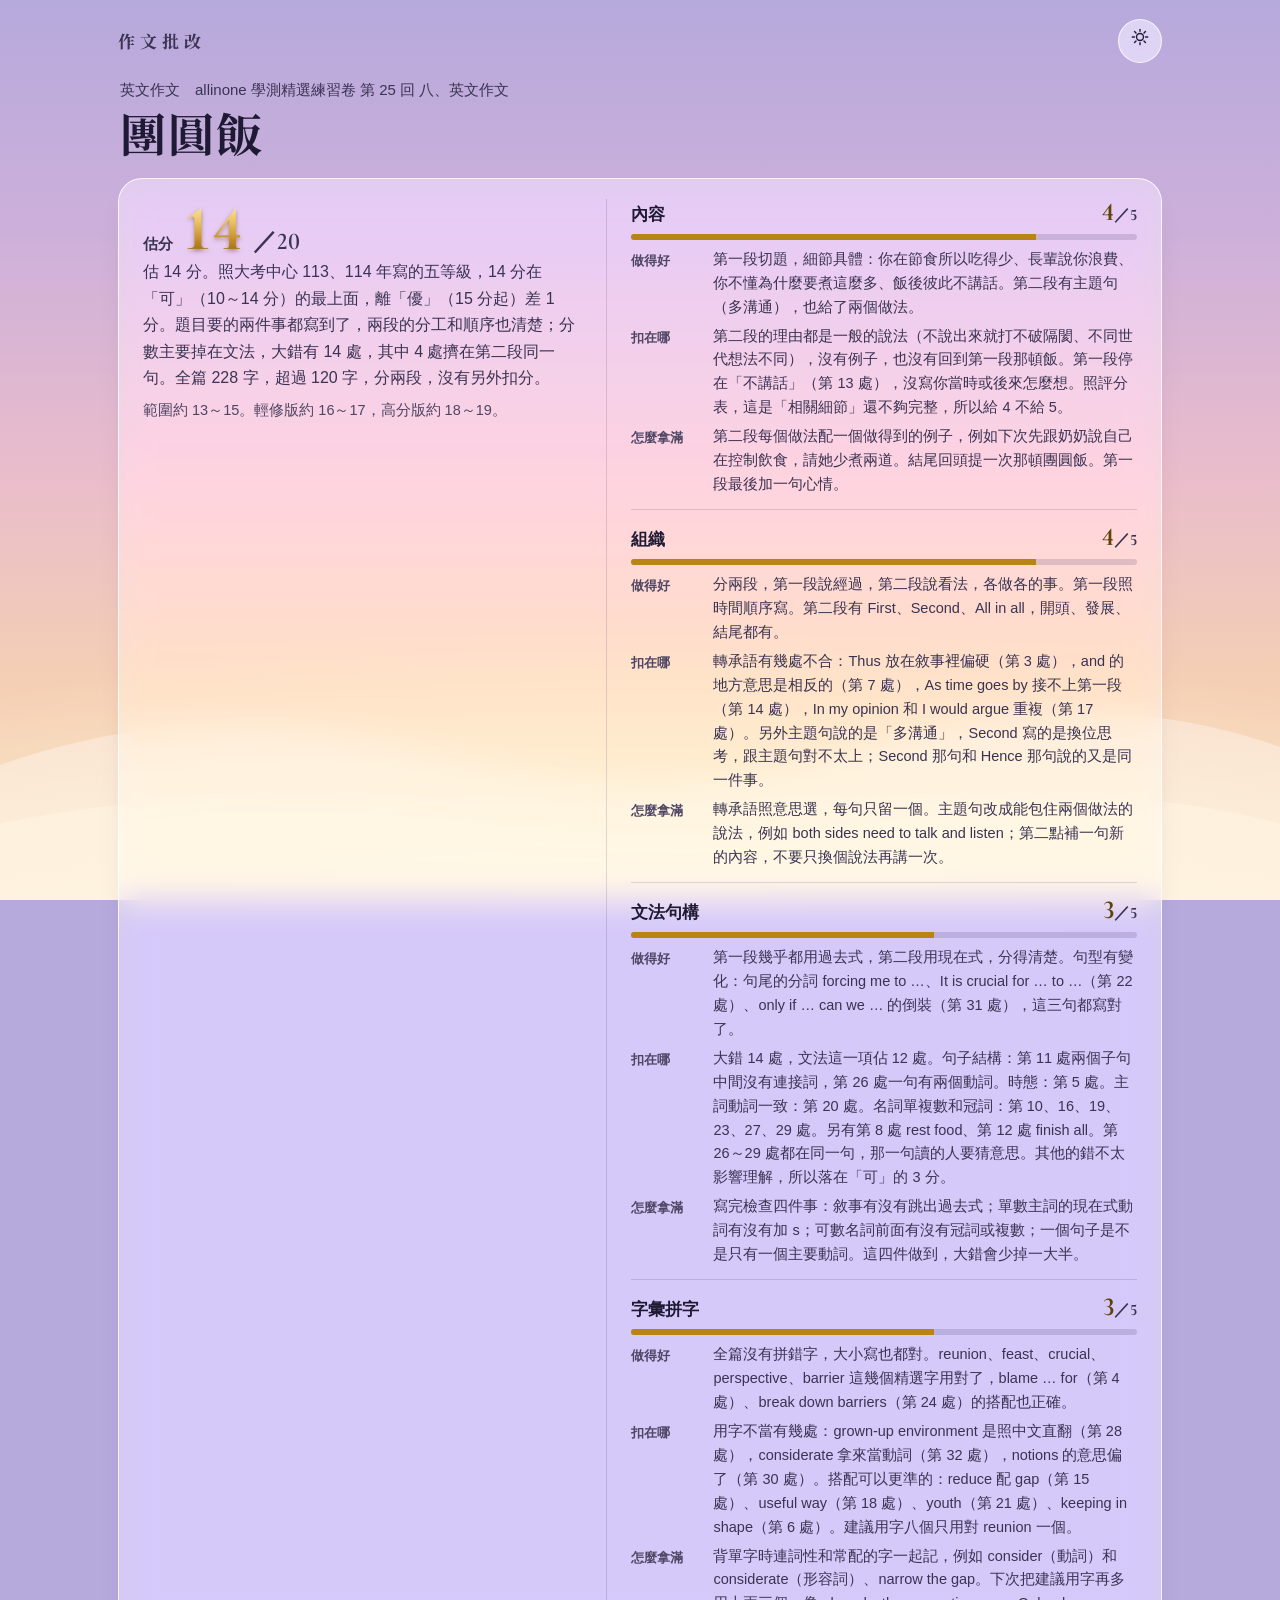
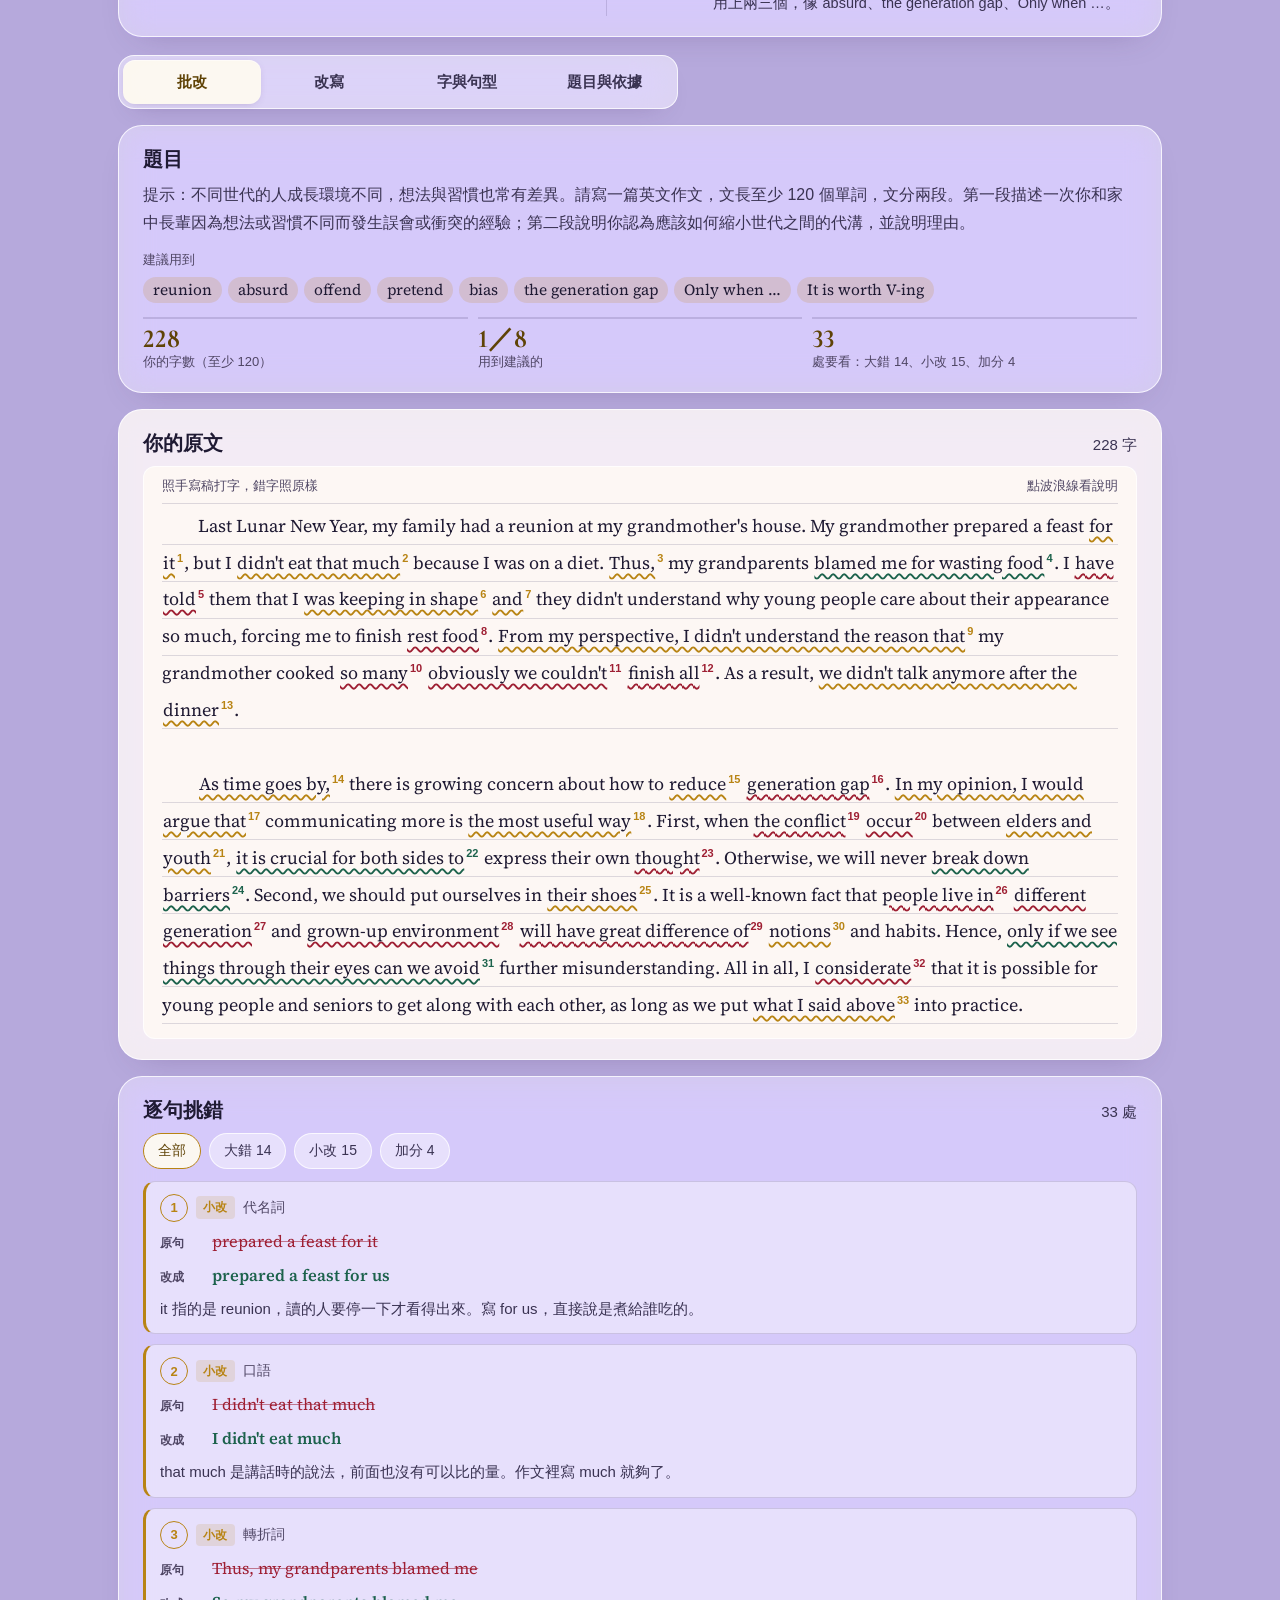
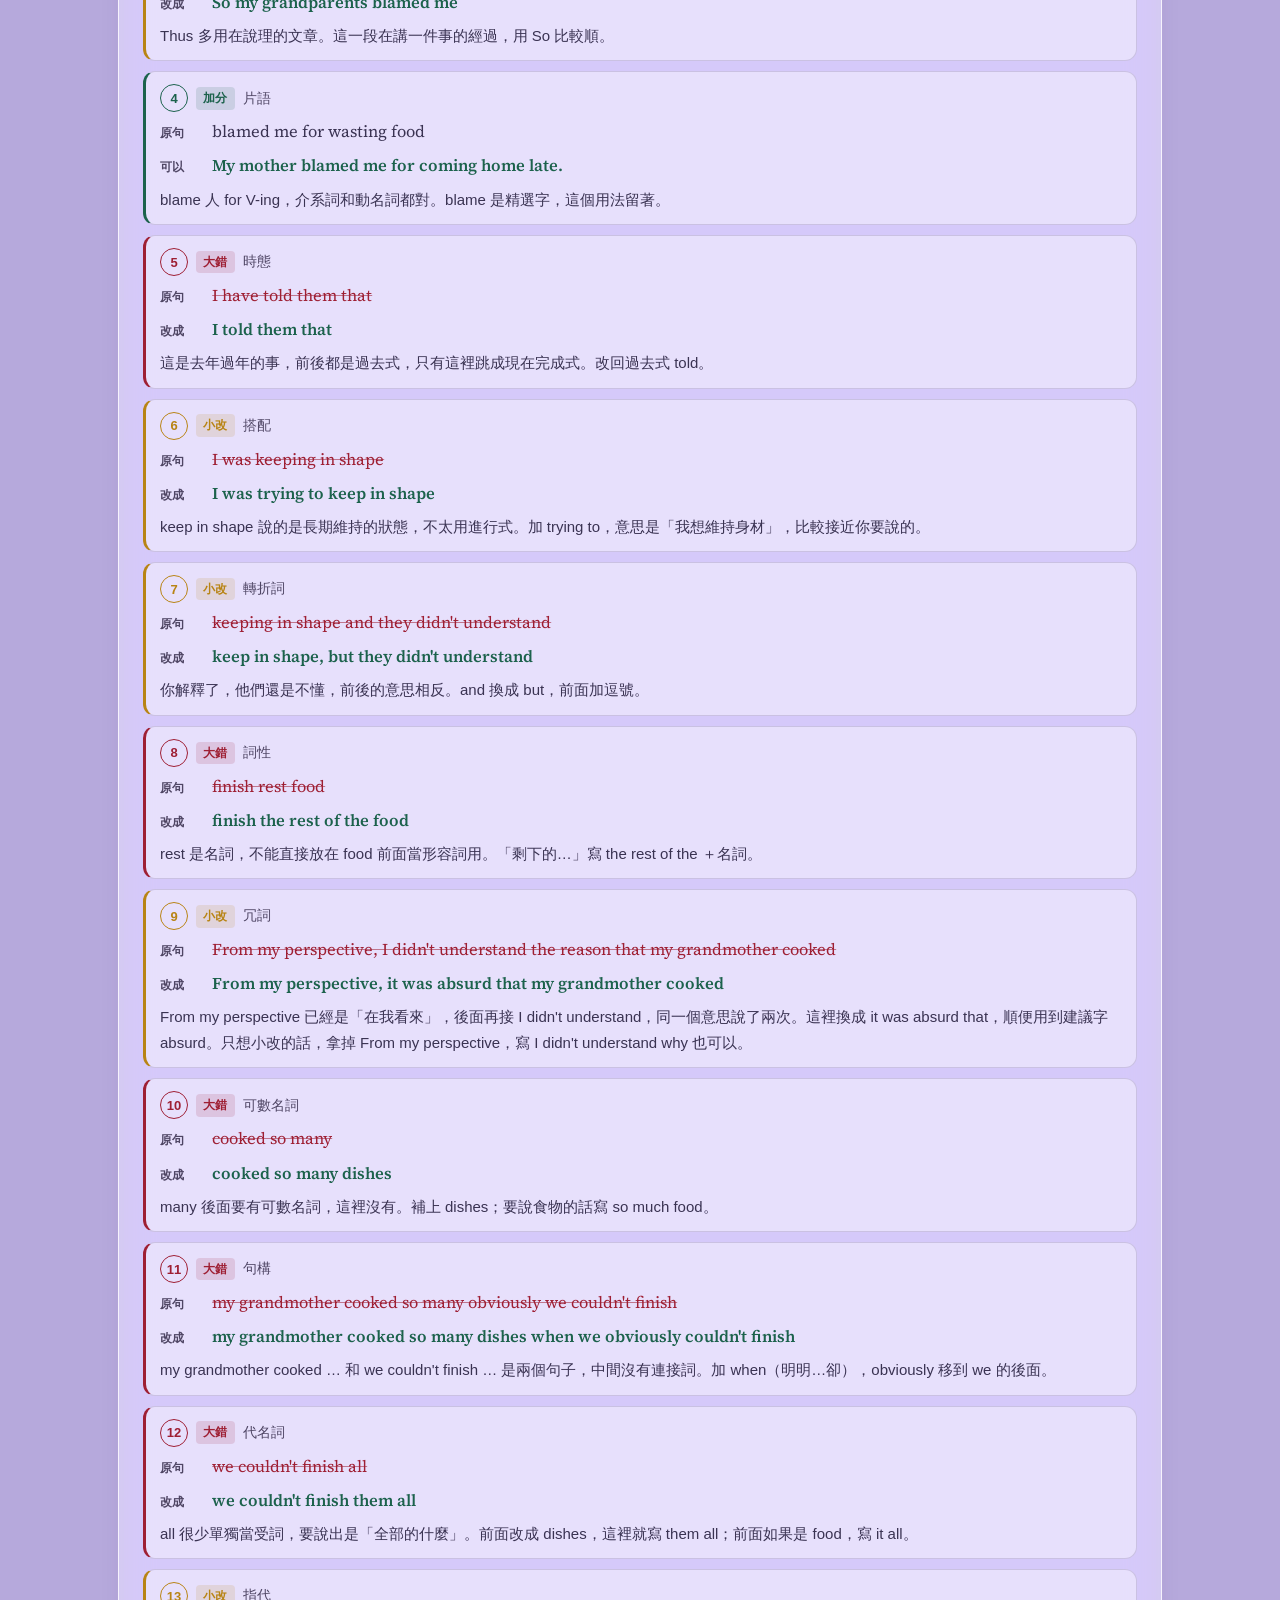
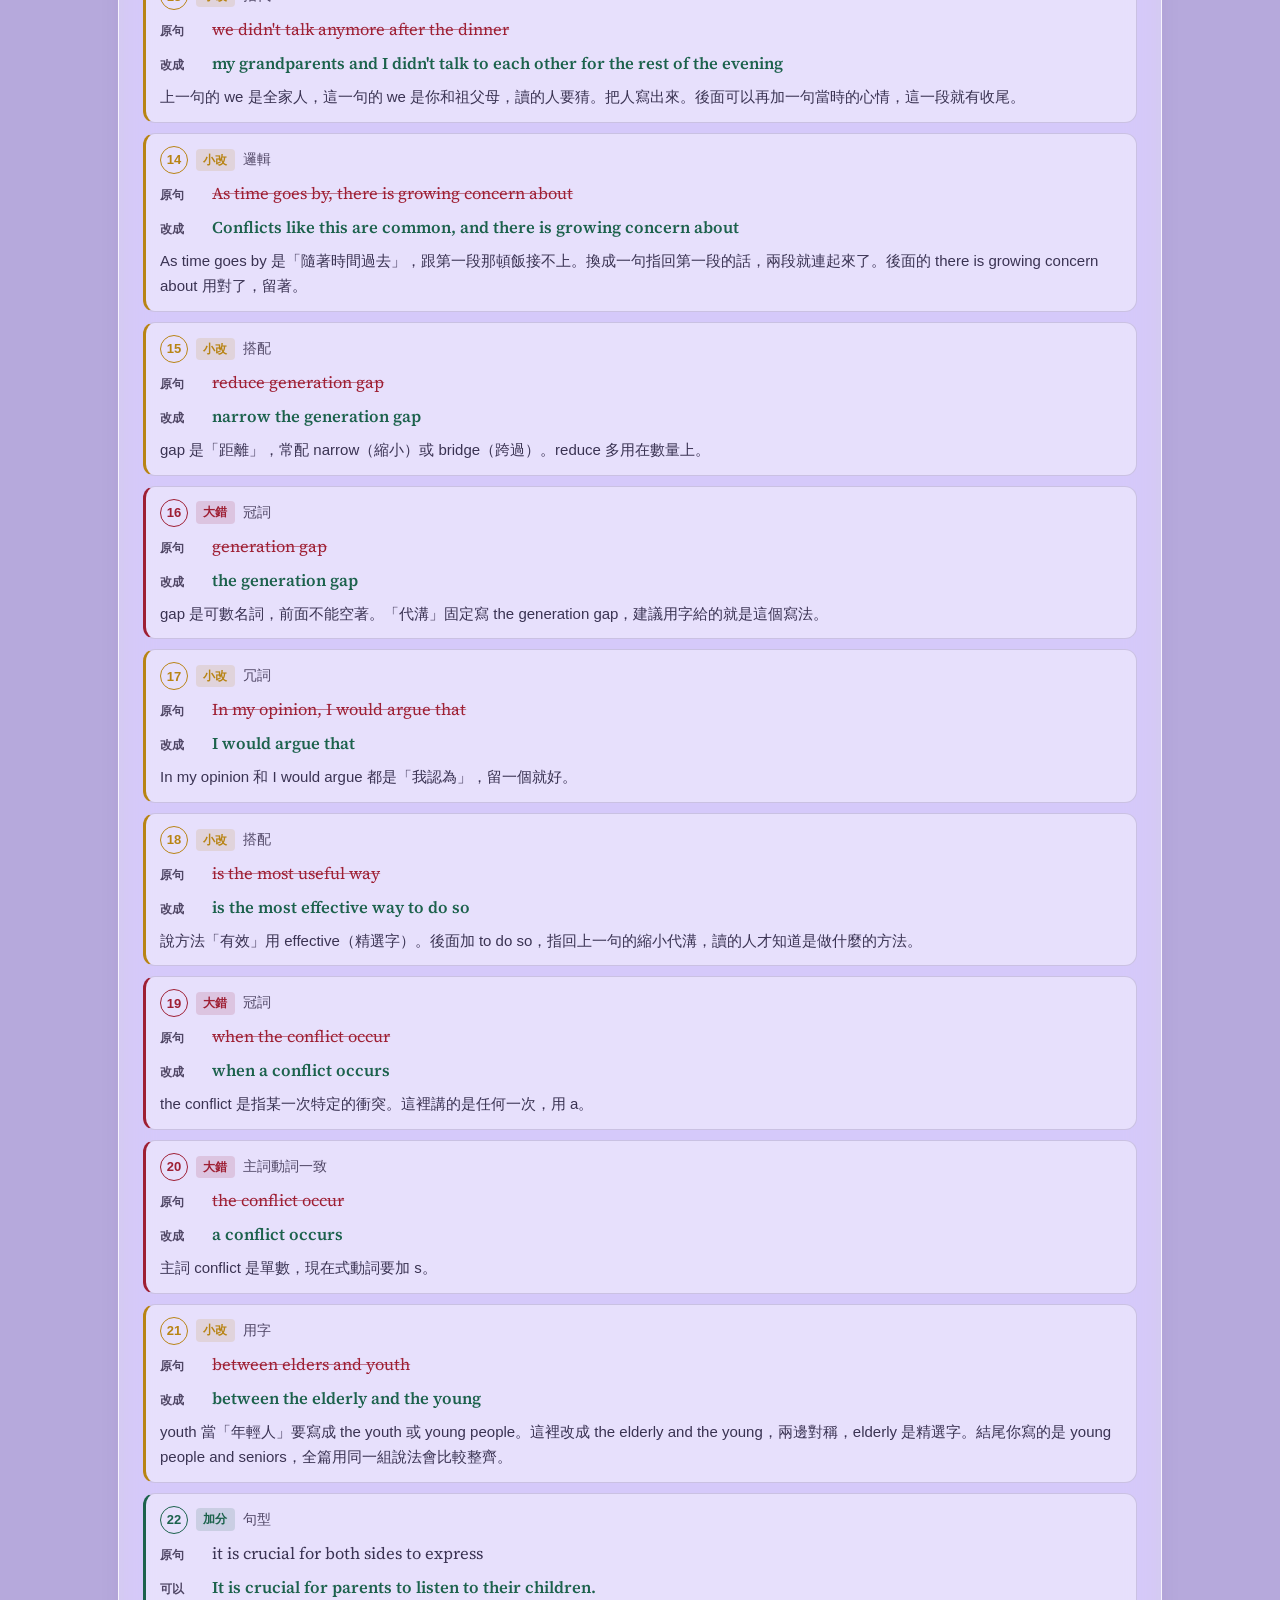
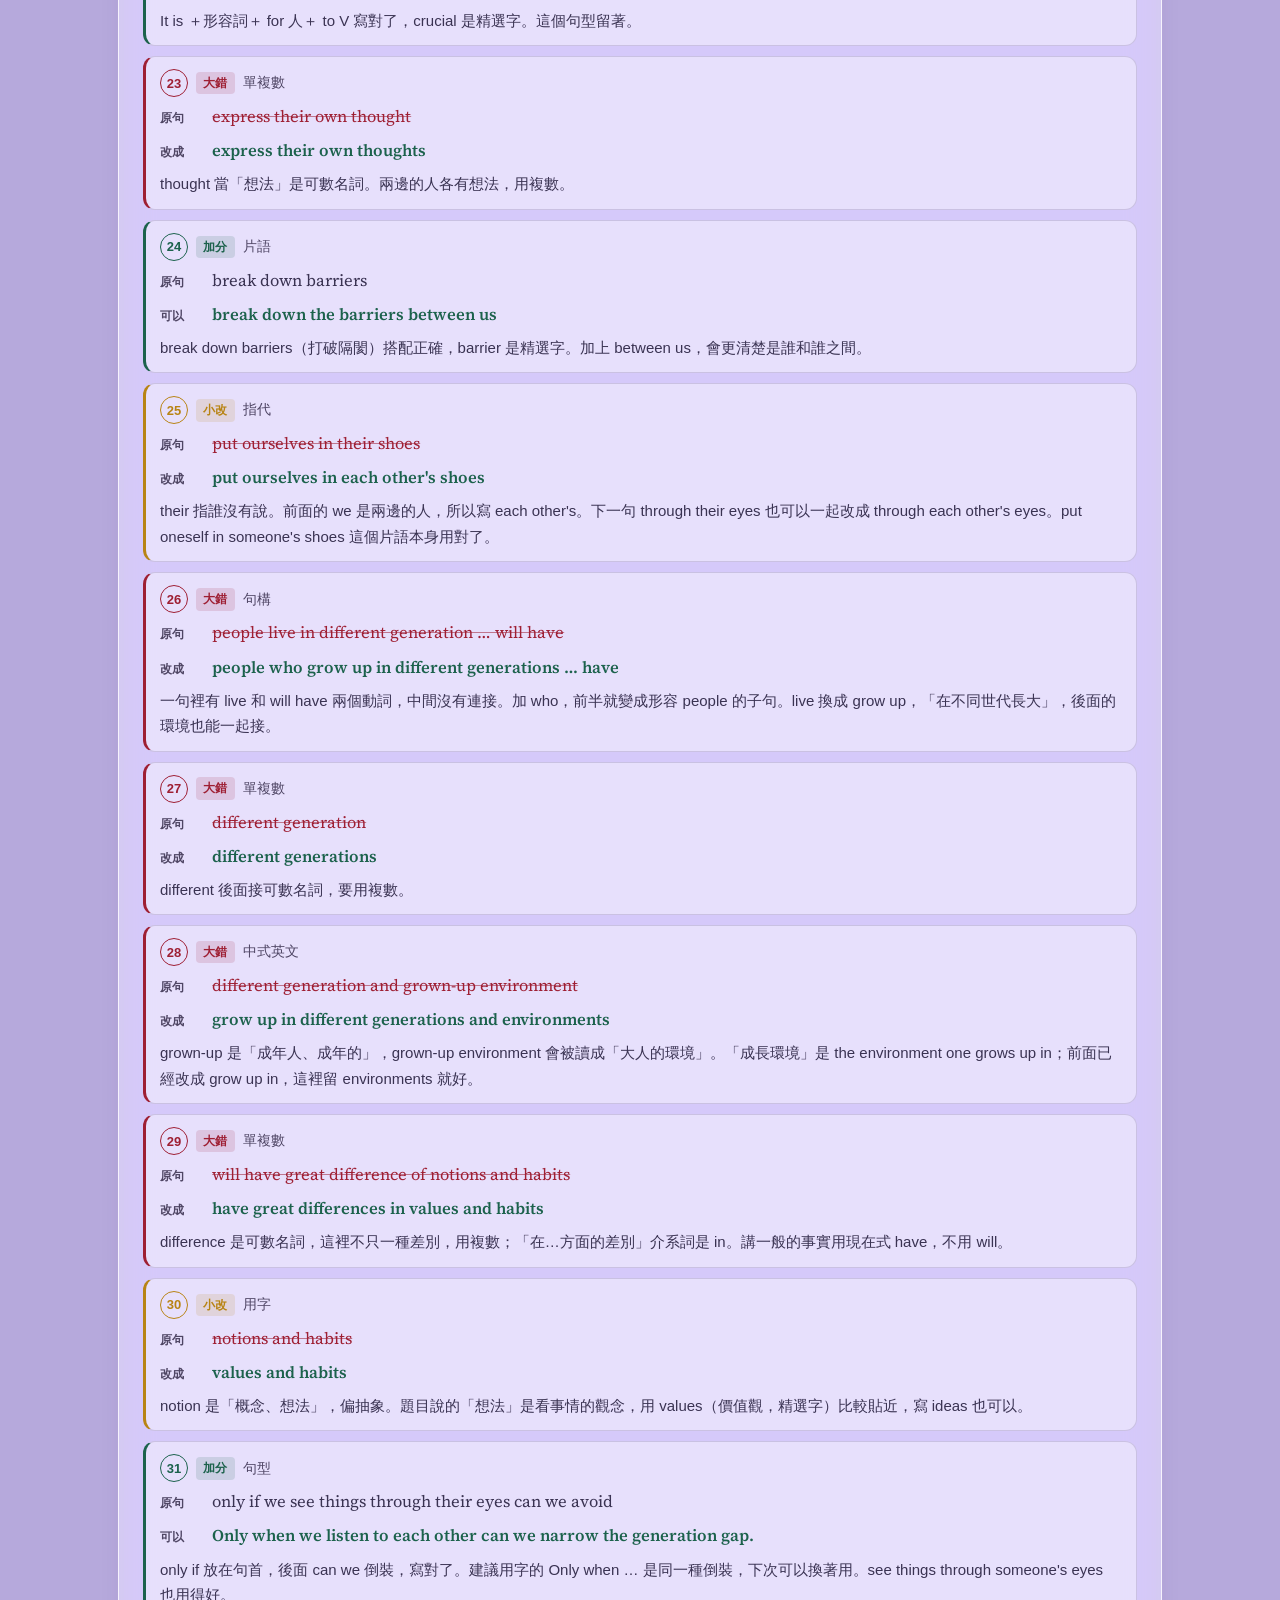
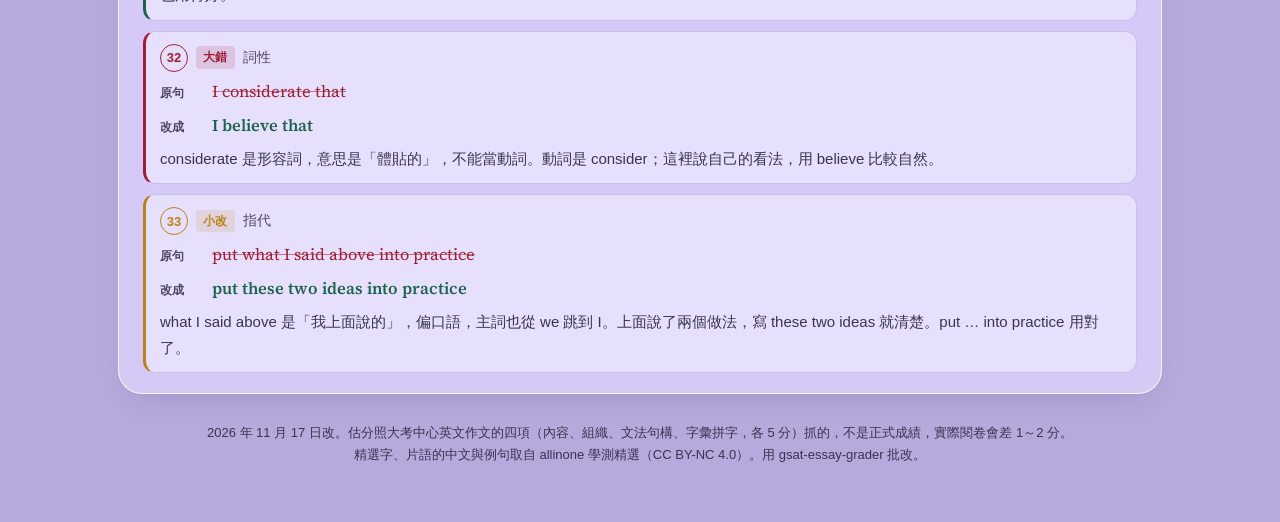
==== examples/site/01-reunion.html @ a2072a80 "作文批改器 gsat-essay-grader 0.1.0 Claude Code 外掛：學測國文、英文作文批改流程（skill grade＋收集、診斷、改寫、盲審四個子代理）， 三個等級（省錢 us" ====
<!doctype html>
<html lang="zh-Hant-TW">
<head>
<meta charset="utf-8">
<meta name="viewport" content="width=device-width, initial-scale=1, viewport-fit=cover">
<meta name="robots" content="noindex, nofollow, noarchive">
<title>團圓飯｜作文批改</title>
<meta name="description" content="allinone 學測精選練習卷 第 25 回 八、英文作文「團圓飯」的估分、逐句挑錯，和輕修版、高分版兩篇改寫。">
<meta name="color-scheme" content="light dark">
<meta name="generator" content="gsat-essay-grader">
<link rel="preconnect" href="https://fonts.googleapis.com">
<link rel="preconnect" href="https://fonts.gstatic.com" crossorigin>
<link href="https://fonts.googleapis.com/css2?family=Cormorant+Garamond:ital,wght@0,500;0,600;0,700;1,500&family=Noto+Serif+TC:wght@400;600;700&family=Source+Serif+4:ital,opsz,wght@0,8..60,400;0,8..60,600;1,8..60,400&display=swap" rel="stylesheet">
<style>
/* gsat-essay-grader 的批改頁樣式（MIT）。美編照 allinone App：暮色天空、毛玻璃卡、金色襯線數字。
   晝夜兩套配色：預設跟系統，頁面右上角可以切換。 */

:root {
  color-scheme: light;
  --sky:
    radial-gradient(130% 55% at 50% 104%, #fff0cf 0%, rgba(255, 240, 207, 0) 62%),
    linear-gradient(180deg, #b6a9dc 0%, #cdb0da 26%, #e9bccb 52%, #f5cfb4 76%, #f9e4c4 100%);
  --ink: #1f1a33;
  --ink2: #3a3352;
  --muted: #4f4664;
  --faint: #5f5674;
  --gold: #5f4306;
  --gold-ico: #b88414;
  --red: #9e1f33;
  --violet: #4a3a94;
  --green: #1c624c;
  --red-wash: rgba(158, 31, 51, .1);
  --violet-wash: rgba(74, 58, 148, .11);
  --green-wash: rgba(28, 98, 76, .12);
  --gold-wash: rgba(196, 142, 46, .2);
  --glass: rgba(255, 255, 255, .4);
  --glass-read: rgba(255, 251, 244, .82);
  --rim: rgba(255, 255, 255, .78);
  --line: rgba(50, 40, 90, .16);
  --fill: rgba(255, 255, 255, .42);
  --fill-on: rgba(255, 252, 240, .9);
  --shadow: rgba(70, 40, 100, .34);
  --bar: rgba(255, 255, 255, .5);
  --gold-num: linear-gradient(180deg, #fff3c6 0%, #edc25e 38%, #b9831f 74%, #8a5e12 100%);
  --gold-num-shadow: drop-shadow(0 2px 2px rgba(96, 54, 8, .5));
  --wave-a: rgba(255, 255, 255, .34);
  --wave-b: rgba(255, 246, 228, .5);
  --star: 0;

  --zh: -apple-system, BlinkMacSystemFont, "PingFang TC", "Noto Sans TC", "Microsoft JhengHei", sans-serif;
  --ming: "Songti TC", "Noto Serif TC", "PMingLiU", "Source Han Serif TC", serif;
  --num: "Cormorant Garamond", "Songti TC", Georgia, serif;

  --r-group: 24px;
  --r-card: 12px;
  --r-control: 8px;
  --page: 18px;
}

@media (prefers-color-scheme: dark) {
  :root:not([data-theme="light"]) {
    color-scheme: dark;
    --sky:
      radial-gradient(60% 34% at 82% 8%, rgba(190, 180, 255, .2) 0%, rgba(190, 180, 255, 0) 70%),
      linear-gradient(180deg, #0a0711 0%, #110b22 38%, #1a1340 74%, #2a1c4c 100%);
    --ink: #ece6d6;
    --ink2: #d0c4ac;
    --muted: #aba1b8;
    --faint: #9389a4;
    --gold: #e2bf6a;
    --gold-ico: #e2bf6a;
    --red: #f2808f;
    --violet: #b6aaf2;
    --green: #74c6a8;
    --red-wash: rgba(230, 92, 112, .17);
    --violet-wash: rgba(143, 127, 212, .2);
    --green-wash: rgba(95, 174, 146, .17);
    --gold-wash: rgba(201, 162, 39, .2);
    --glass: rgba(44, 35, 78, .46);
    --glass-read: rgba(22, 17, 38, .8);
    --rim: rgba(255, 255, 255, .14);
    --line: rgba(255, 255, 255, .12);
    --fill: rgba(255, 255, 255, .07);
    --fill-on: rgba(255, 255, 255, .16);
    --shadow: rgba(0, 0, 0, .55);
    --bar: rgba(34, 27, 62, .62);
    --gold-num: linear-gradient(180deg, #fff8dc 0%, #f6d77e 44%, #d8a640 80%, #b5832a 100%);
    --gold-num-shadow: drop-shadow(0 2px 6px rgba(0, 0, 0, .5));
    --wave-a: rgba(120, 100, 200, .1);
    --wave-b: rgba(70, 54, 130, .22);
    --star: 1;
  }
}
:root[data-theme="dark"] {
  color-scheme: dark;
  --sky:
    radial-gradient(60% 34% at 82% 8%, rgba(190, 180, 255, .2) 0%, rgba(190, 180, 255, 0) 70%),
    linear-gradient(180deg, #0a0711 0%, #110b22 38%, #1a1340 74%, #2a1c4c 100%);
  --ink: #ece6d6;
  --ink2: #d0c4ac;
  --muted: #aba1b8;
  --faint: #9389a4;
  --gold: #e2bf6a;
  --gold-ico: #e2bf6a;
  --red: #f2808f;
  --violet: #b6aaf2;
  --green: #74c6a8;
  --red-wash: rgba(230, 92, 112, .17);
  --violet-wash: rgba(143, 127, 212, .2);
  --green-wash: rgba(95, 174, 146, .17);
  --gold-wash: rgba(201, 162, 39, .2);
  --glass: rgba(44, 35, 78, .46);
  --glass-read: rgba(22, 17, 38, .8);
  --rim: rgba(255, 255, 255, .14);
  --line: rgba(255, 255, 255, .12);
  --fill: rgba(255, 255, 255, .07);
  --fill-on: rgba(255, 255, 255, .16);
  --shadow: rgba(0, 0, 0, .55);
  --bar: rgba(34, 27, 62, .62);
  --gold-num: linear-gradient(180deg, #fff8dc 0%, #f6d77e 44%, #d8a640 80%, #b5832a 100%);
  --gold-num-shadow: drop-shadow(0 2px 6px rgba(0, 0, 0, .5));
  --wave-a: rgba(120, 100, 200, .1);
  --wave-b: rgba(70, 54, 130, .22);
  --star: 1;
}

* { box-sizing: border-box; }
html { -webkit-text-size-adjust: 100%; }
body {
  margin: 0;
  min-height: 100vh;
  color: var(--ink);
  font: 17px/1.7 var(--zh);
  font-variant-numeric: lining-nums;
  background: #b6a9dc;
  overflow-x: hidden;
}
h1, h2, h3, h4, p, ul, ol, dl, dd, figure, blockquote { margin: 0; padding: 0; }
ul, ol { list-style: none; }
a { color: inherit; }
button { font: inherit; color: inherit; }
:focus-visible { outline: 2px solid var(--gold-ico); outline-offset: 3px; border-radius: 6px; }

/* ── 天空 ── */
.sky { position: fixed; inset: 0; z-index: -2; background: var(--sky); }
.sky::before {
  content: ""; position: absolute; inset: 0; opacity: var(--star);
  background-image:
    radial-gradient(1.2px 1.2px at 12% 18%, #fff 50%, transparent 51%),
    radial-gradient(1px 1px at 31% 9%, #fff 50%, transparent 51%),
    radial-gradient(1.4px 1.4px at 47% 27%, #fdf3d0 50%, transparent 51%),
    radial-gradient(1px 1px at 63% 14%, #fff 50%, transparent 51%),
    radial-gradient(1.2px 1.2px at 78% 33%, #fff 50%, transparent 51%),
    radial-gradient(1px 1px at 91% 21%, #dcd4ff 50%, transparent 51%),
    radial-gradient(1px 1px at 22% 41%, #fff 50%, transparent 51%),
    radial-gradient(1.3px 1.3px at 56% 47%, #fff 50%, transparent 51%),
    radial-gradient(1px 1px at 85% 55%, #fdf3d0 50%, transparent 51%),
    radial-gradient(1px 1px at 6% 62%, #fff 50%, transparent 51%),
    radial-gradient(1px 1px at 38% 66%, #dcd4ff 50%, transparent 51%);
  background-size: 620px 520px;
}
.home .sky::after {
  content: ""; position: absolute; right: 9%; top: 7%; width: 54px; height: 54px; border-radius: 50%;
  opacity: var(--star);
  background: radial-gradient(circle at 42% 40%, #fffdf2 0%, #f3ecd6 55%, #d9d0b8 100%);
  box-shadow: 0 0 34px 10px rgba(226, 216, 255, .28), 0 0 110px 40px rgba(170, 150, 255, .16);
}
.waves { position: fixed; left: 0; right: 0; bottom: 0; height: 30vh; min-height: 170px; z-index: -1; pointer-events: none; }
.waves svg { width: 100%; height: 100%; display: block; }
.waves .a { fill: var(--wave-a); }
.waves .b { fill: var(--wave-b); }

/* ── 版面 ── */
.wrap { max-width: 720px; margin: 0 auto; padding: 0 var(--page); }
.wrap.wide { max-width: 1080px; }
main { padding-bottom: 56px; }

.top { display: flex; align-items: center; gap: 10px; padding-top: 18px; min-height: 62px; }
.wordmark { font: 700 17px/1 var(--ming); letter-spacing: .3em; color: var(--ink2); text-decoration: none; margin-right: auto; padding: 14px 0; }
.pill {
  display: inline-flex; align-items: center; justify-content: center; gap: 6px; min-width: 44px; height: 44px; padding: 0 16px;
  border-radius: 22px; border: 1px solid var(--rim); background: var(--bar); cursor: pointer; text-decoration: none;
  font-size: 15px; font-weight: 600; color: var(--ink);
  -webkit-backdrop-filter: blur(14px) saturate(1.5); backdrop-filter: blur(14px) saturate(1.5);
}
.pill svg { width: 20px; height: 20px; fill: none; stroke: currentColor; stroke-width: 1.7; stroke-linecap: round; stroke-linejoin: round; }
.pill.icon { padding: 0; width: 44px; }
.pill.back { margin-right: auto; padding-left: 12px; }
.theme .moon { display: none; }
:root[data-theme="dark"] .theme .moon { display: block; }
:root[data-theme="dark"] .theme .sun { display: none; }
@media (prefers-color-scheme: dark) {
  :root:not([data-theme="light"]) .theme .moon { display: block; }
  :root:not([data-theme="light"]) .theme .sun { display: none; }
}

/* ── 首頁開頭：倒數 ── */
.hero { display: grid; grid-template-columns: 1fr auto; align-items: end; gap: 12px; padding: 26px 2px 22px; }
.kick { font-size: 13px; font-weight: 600; letter-spacing: .62em; color: var(--ink2); margin: 0 0 2px 3px; }
.gold-num {
  font-family: var(--num); font-weight: 700; line-height: .95; letter-spacing: .04em; white-space: nowrap;
  background: var(--gold-num); -webkit-background-clip: text; background-clip: text; color: transparent;
  filter: var(--gold-num-shadow);
  font-variant-numeric: lining-nums; font-feature-settings: "lnum" 1;
}
.dday { font-size: clamp(72px, 23vw, 112px); }
.hero .when { text-align: right; font-size: 15px; line-height: 1.55; color: var(--ink2); padding-bottom: 10px; }
.hero .when b { display: block; font-size: 17px; color: var(--ink); }
.page-title { padding: 22px 2px 18px; }
.page-title h1 { font-size: 28px; line-height: 1.3; font-weight: 800; }
.page-title p { color: var(--ink2); font-size: 15px; margin-top: 4px; }

/* ── 玻璃卡 ── */
.card {
  position: relative; border-radius: var(--r-group); background: var(--glass); border: 1px solid var(--rim);
  -webkit-backdrop-filter: blur(16px) saturate(1.6); backdrop-filter: blur(16px) saturate(1.6);
  box-shadow: 0 14px 34px -22px var(--shadow);
  padding: 16px 18px;
}
.card + .card { margin-top: 16px; }
.card.read { background: var(--glass-read); }
.card-h { display: flex; align-items: baseline; gap: 10px; margin-bottom: 4px; }
.card-h h2 { font-size: 20px; font-weight: 700; line-height: 1.35; margin-right: auto; }
.card-h .count { font-size: 15px; color: var(--ink2); font-variant-numeric: tabular-nums; }

.rows > li + li { border-top: 1px solid var(--line); }
.row { display: grid; grid-template-columns: auto 1fr auto; align-items: center; gap: 14px; padding: 13px 0; text-decoration: none; min-height: 44px; }
.row .t { display: block; font-size: 17px; font-weight: 700; line-height: 1.35; }
.row .s { display: block; font-size: 14px; color: var(--muted); line-height: 1.5; margin-top: 1px; }
.row .go { color: var(--ink2); font-size: 22px; line-height: 1; }
.row .est { text-align: right; line-height: 1.1; }
.row .est b { font: 700 30px/1 var(--num); color: var(--gold); font-variant-numeric: lining-nums; font-feature-settings: "lnum" 1; }
.row .est small { display: block; font-size: 12px; color: var(--muted); margin-top: 3px; }
a.row:active { transform: scale(.985); }
.tile {
  width: 38px; height: 38px; border-radius: 11px; display: grid; place-items: center; flex: none;
  color: #fff; font: 700 18px/1 var(--ming);
  background: linear-gradient(160deg, color-mix(in srgb, var(--c) 68%, white), var(--c));
  box-shadow: inset 0 1px 0 rgba(255, 255, 255, .45), 0 4px 10px -4px var(--c);
}
.tile.zh { --c: #b08418; }
.tile.en { --c: #6a58c8; font-family: var(--num); font-size: 22px; }
.tile.read { --c: #8a7448; }
.tile svg { width: 21px; height: 21px; fill: none; stroke: #fff; stroke-width: 1.8; stroke-linecap: round; stroke-linejoin: round; }

.empty { text-align: center; padding: 22px 8px 16px; }
.empty .tile { margin: 0 auto 10px; }
.empty h3 { font-size: 17px; font-weight: 700; }
.empty p { font-size: 15px; color: var(--muted); max-width: 26em; margin: 4px auto 0; }

.howto { counter-reset: h; }
.howto li { counter-increment: h; display: grid; grid-template-columns: 30px 1fr; gap: 10px; padding: 9px 0; font-size: 15.5px; color: var(--ink2); line-height: 1.6; }
.howto li::before { content: counter(h); font: 700 24px/1.1 var(--num); color: var(--gold); font-variant-numeric: lining-nums; font-feature-settings: "lnum" 1; }
.howto b { color: var(--ink); }

/* ── 浮動分頁列 ── */
.tabbar {
  position: fixed; left: 50%; bottom: max(14px, env(safe-area-inset-bottom)); transform: translateX(-50%);
  width: min(330px, calc(100vw - 28px)); height: 64px; border-radius: 32px; padding: 5px; z-index: 20;
  display: grid; grid-template-columns: repeat(3, 1fr);
  background: var(--bar); border: 1px solid var(--rim);
  -webkit-backdrop-filter: blur(20px) saturate(1.6); backdrop-filter: blur(20px) saturate(1.6);
  box-shadow: 0 16px 36px -18px var(--shadow);
}
.tabbar a {
  display: grid; justify-items: center; align-content: center; gap: 2px; border-radius: 27px;
  font-size: 11.5px; font-weight: 600; text-decoration: none; color: var(--ink);
}
.tabbar svg { width: 25px; height: 25px; fill: none; stroke: currentColor; stroke-width: 1.55; stroke-linecap: round; stroke-linejoin: round; }
.tabbar a[aria-current="page"] { color: var(--gold); background: var(--fill-on); box-shadow: inset 0 1px 0 rgba(255, 255, 255, .5); }
.tabbar a[aria-current="page"] svg { stroke: var(--gold-ico); }

/* ── 作文頁 ── */
.essay-head { padding: 14px 2px 18px; }
.essay-head .src { font-size: 15px; color: var(--ink2); }
.essay-head h1 { font: 700 clamp(34px, 8vw, 46px)/1.2 var(--ming); letter-spacing: .04em; margin-top: 2px; }

.score { display: grid; gap: 14px; }
.score .big { display: flex; align-items: baseline; gap: 8px; flex-wrap: wrap; }
.score .big .lab { font-size: 15px; font-weight: 600; color: var(--ink2); margin-right: 4px; }
.score .big .gold-num { font-size: 64px; }
.score .big .of { font: 600 24px/1 var(--num); color: var(--ink2); font-variant-numeric: lining-nums; font-feature-settings: "lnum" 1; }
.score .verdict { font-size: 16px; color: var(--ink2); line-height: 1.65; }
.score .parts { display: grid; gap: 0; border-top: 1px solid var(--line); }
.score .parts li { display: grid; grid-template-columns: 1fr auto; gap: 4px 14px; align-items: baseline; padding: 10px 0; border-bottom: 1px solid var(--line); }
.score .parts li:last-child { border-bottom: 0; padding-bottom: 2px; }
.score .parts .k { font-weight: 700; font-size: 16px; }
.score .parts .v { font: 700 24px/1 var(--num); color: var(--gold); white-space: nowrap; font-variant-numeric: lining-nums; font-feature-settings: "lnum" 1; }
.score .parts .v small { font-size: 16px; color: var(--ink2); font-weight: 600; }
.score .parts .why { grid-column: 1 / -1; font-size: 14.5px; color: var(--muted); line-height: 1.6; }
.score .fine { font-size: 13px; color: var(--muted); line-height: 1.6; }

.seg-wrap { position: sticky; top: 8px; z-index: 15; margin: 18px 0 16px; }
.seg {
  display: grid; grid-auto-flow: column; grid-auto-columns: 1fr; gap: 0; padding: 4px; border-radius: 16px;
  background: var(--bar); border: 1px solid var(--rim);
  -webkit-backdrop-filter: blur(20px) saturate(1.6); backdrop-filter: blur(20px) saturate(1.6);
  box-shadow: 0 12px 26px -18px var(--shadow);
}
.seg button {
  border: 0; background: transparent; cursor: pointer; min-height: 44px; border-radius: 12px; padding: 4px 6px;
  font-size: 15px; font-weight: 600; color: var(--ink2); line-height: 1.25;
}
.seg button[aria-selected="true"] { background: var(--fill-on); color: var(--gold); box-shadow: 0 2px 8px -4px var(--shadow), inset 0 1px 0 rgba(255, 255, 255, .5); }
.panel[hidden] { display: none; }

.legend { display: flex; flex-wrap: wrap; gap: 6px 16px; font-size: 14px; color: var(--ink2); padding: 0 2px 12px; }
.legend span { display: inline-flex; align-items: center; gap: 6px; }
.legend i { width: 20px; height: 8px; display: inline-block; border-bottom: 2px solid var(--k); }
.legend .x i { border-bottom-style: dotted; }
.legend .c i { border-bottom-style: dotted; }
.legend .l i, .legend .g i, .legend .p i { background: color-mix(in srgb, var(--k) 18%, transparent); }

.part-h { display: flex; align-items: baseline; gap: 12px; flex-wrap: wrap; padding: 4px 0 10px; border-bottom: 1px solid var(--line); margin-bottom: 6px; }
.part-h h2 { font-size: 20px; font-weight: 700; margin-right: auto; }
.part-h .wc { font-size: 14px; color: var(--muted); font-variant-numeric: tabular-nums; }
.part-h .wc.over { color: var(--red); font-weight: 700; }
.part + .part { margin-top: 26px; }
.essay-title { font: 700 22px/1.4 var(--ming); text-align: center; letter-spacing: .3em; padding: 12px 0 2px; }

.para { padding: 14px 0; }
.para + .para { border-top: 1px dashed var(--line); }
.para .tx { font: 400 18.5px/2.05 var(--ming); text-indent: 2em; color: var(--ink); }
.para.flat .tx { text-indent: 0; }

mark { background: transparent; color: inherit; cursor: pointer; border-radius: 3px; padding: 1px 0; -webkit-box-decoration-break: clone; box-decoration-break: clone; text-decoration-thickness: 2px; text-underline-offset: 5px; }
sup.mk { font: 700 11px/1 var(--zh); padding: 0 1px 0 2px; cursor: pointer; vertical-align: super; }
sup.mk.x, sup.mk.s { color: var(--red); }
sup.mk.l, sup.mk.c { color: var(--violet); }
sup.mk.g { color: var(--green); }
sup.mk.p { color: var(--gold); }
mark.x { text-decoration: underline wavy var(--red); text-decoration-thickness: 1.5px; }
mark.s { text-decoration: underline var(--red); }
mark.l { text-decoration: underline var(--violet); background: var(--violet-wash); }
mark.g { text-decoration: underline var(--green); background: var(--green-wash); }
mark.p { text-decoration: underline var(--gold-ico); background: var(--gold-wash); }
mark.c { text-decoration: underline dotted var(--violet); }
mark.on { outline: 2px solid currentColor; outline-offset: 2px; }

.notes { margin-top: 10px; display: grid; gap: 8px; }
.note {
  display: grid; grid-template-columns: 26px 1fr; gap: 8px; padding: 10px 12px 11px 10px; border-radius: var(--r-card);
  background: var(--fill); border: 1px solid var(--line); border-left: 3px solid var(--k);
  font-size: 15px; line-height: 1.65; color: var(--ink2); scroll-margin: 90px 0 120px;
}
.note .n { width: 24px; height: 24px; border-radius: 50%; display: grid; place-items: center; font: 700 12.5px/1 var(--zh); color: var(--k); border: 1.5px solid var(--k); margin-top: 1px; }
.note .tag { font-weight: 700; color: var(--k); margin-right: 6px; }
.note .fix { display: block; margin-top: 5px; padding-top: 5px; border-top: 1px dotted var(--line); font: 400 16px/1.8 var(--ming); color: var(--ink); }
.note .fix::before { content: "改成　"; font: 600 13px/1 var(--zh); color: var(--muted); }
.note.on { background: var(--fill-on); box-shadow: 0 0 0 2px var(--k); }
.note.x, .note.s, .legend .x, .legend .s { --k: var(--red); }
.note.l, .legend .l { --k: var(--violet); }
.note.g, .legend .g { --k: var(--green); }
.note.p, .legend .p { --k: var(--gold-ico); }
.note.p .n, .note.p .tag { color: var(--gold); }
.note.c, .legend .c { --k: var(--violet); }

/* 總評 */
.overall h2 { font-size: 20px; font-weight: 700; }
.overall h3 { font-size: 17px; font-weight: 700; margin: 16px 0 6px; padding-top: 14px; border-top: 1px solid var(--line); }
.overall h3:first-of-type { border-top: 0; padding-top: 0; margin-top: 10px; }
.overall p, .overall li { font-size: 16px; color: var(--ink2); line-height: 1.75; }
.overall .good li { padding: 3px 0 3px 1.2em; position: relative; }
.overall .good li::before { content: ""; position: absolute; left: 0; top: .78em; width: 8px; height: 8px; border-radius: 50%; background: var(--green); }
.fixes { counter-reset: f; }
.fixes li { counter-increment: f; display: grid; grid-template-columns: 34px 1fr; gap: 6px; padding: 8px 0; }
.fixes li::before { content: counter(f); font: 700 30px/1 var(--num); color: var(--gold); font-variant-numeric: lining-nums; font-feature-settings: "lnum" 1; }
.fixes b { display: block; color: var(--ink); font-size: 16.5px; }

/* 思想小卡 */
.thinker { display: grid; gap: 12px; }
.thinker .who { display: flex; align-items: center; gap: 12px; }
.thinker .who h2 { font-size: 20px; font-weight: 700; line-height: 1.3; }
.thinker .who p { font-size: 14px; color: var(--muted); }
.thinker .idea { font-size: 16px; color: var(--ink2); line-height: 1.75; }
.quote { border-left: 3px solid var(--gold-ico); padding: 2px 0 2px 14px; }
.quote + .quote { margin-top: 12px; }
.quote q { display: block; quotes: none; font: 600 18px/1.8 var(--ming); color: var(--ink); }
.quote .orig { display: block; font: 500 16px/1.5 var(--num); color: var(--ink2); margin-top: 2px; font-style: italic; }
.quote cite { display: block; font-style: normal; font-size: 13.5px; color: var(--muted); margin-top: 3px; }
.quote .plain { display: block; font-size: 14.5px; color: var(--ink2); margin-top: 3px; line-height: 1.65; }
.thinker .bridge { font-size: 15.5px; color: var(--ink2); line-height: 1.75; padding-top: 12px; border-top: 1px solid var(--line); }
.thinker .bridge b { color: var(--ink); }
.thinker .warn { font-size: 14.5px; color: var(--ink2); line-height: 1.7; background: var(--red-wash); border-radius: var(--r-card); padding: 9px 12px; }
.thinker .warn b { color: var(--red); }

.delta { display: flex; flex-wrap: wrap; gap: 4px 18px; align-items: baseline; font-size: 14.5px; color: var(--ink2); padding: 0 2px 10px; }
.delta b { font: 700 22px/1 var(--num); color: var(--gold); font-variant-numeric: lining-nums; font-feature-settings: "lnum" 1; padding: 0 2px; }

/* 題目與依據 */
.basis h2 { font-size: 20px; font-weight: 700; margin-bottom: 8px; }
.basis h3 { font-size: 16.5px; font-weight: 700; margin: 14px 0 4px; }
.basis p, .basis li { font-size: 15.5px; color: var(--ink2); line-height: 1.8; }
.basis .material p { font: 400 17px/1.95 var(--ming); color: var(--ink); text-indent: 2em; }
.basis .material p.poem { text-indent: 0; }
.basis .material .lab { font: 700 15px/1.6 var(--zh); text-indent: 0; margin-top: 10px; color: var(--ink2); }
.basis .material .from { text-indent: 0; text-align: right; font: 400 14px/1.6 var(--zh); color: var(--muted); }
.basis .tasks li { padding: 9px 0; border-top: 1px solid var(--line); }
.basis .tasks .pt { font-size: 13.5px; color: var(--muted); display: block; }
.basis .dots li { padding: 3px 0 3px 1.1em; position: relative; }
.basis .dots li::before { content: ""; position: absolute; left: 2px; top: .8em; width: 6px; height: 6px; border-radius: 50%; background: var(--gold-ico); }
.basis table { width: 100%; border-collapse: collapse; font-size: 15px; margin-top: 6px; }
.basis th, .basis td { text-align: left; vertical-align: top; padding: 8px 10px 8px 0; border-top: 1px solid var(--line); color: var(--ink2); line-height: 1.6; }
.basis th { white-space: nowrap; color: var(--ink); font-weight: 700; }
.basis td.pts { white-space: nowrap; font: 700 19px/1.3 var(--num); color: var(--gold); font-variant-numeric: lining-nums; font-feature-settings: "lnum" 1; }
.basis .here td, .basis .here th { background: var(--gold-wash); }
.basis .here th { padding-left: 8px; border-radius: 8px 0 0 8px; }
.basis .srcs li { padding: 6px 0; border-top: 1px dotted var(--line); font-size: 14.5px; }
.basis .srcs a { color: var(--gold); text-underline-offset: 3px; word-break: break-word; }
.basis .srcs small { display: block; color: var(--muted); font-size: 13px; }
.tablewrap { overflow-x: auto; -webkit-overflow-scrolling: touch; }

footer.foot { text-align: center; font-size: 13px; color: var(--ink2); padding: 28px var(--page) 0; line-height: 1.7; }

/* ── 寬螢幕：眉批放到右邊欄 ── */
@media (min-width: 940px) {
  .essay-cols .para { display: grid; grid-template-columns: minmax(0, 1fr) 330px; gap: 30px; align-items: start; }
  .essay-cols .para .notes { margin-top: 6px; }
  .essay-cols .part-h, .essay-cols .essay-title { margin-right: 360px; }
  .essay-cols .essay-title { margin-right: 360px; }
  .card { padding: 20px 24px; }
  .score { grid-template-columns: minmax(0, 1fr) minmax(0, 1.1fr); gap: 28px; align-items: start; }
  .score .parts { border-top: 0; border-left: 1px solid var(--line); padding-left: 24px; }
  .score .parts li:first-child { padding-top: 0; }
  .thinker { grid-template-columns: minmax(0, 1fr) minmax(0, 1fr); gap: 14px 30px; }
  .thinker .who, .thinker .bridge, .thinker .warn { grid-column: 1 / -1; }
  .seg { max-width: 560px; }
}
@media (max-width: 480px) {
  .seg button { font-size: 14px; white-space: nowrap; padding: 4px 2px; }
}
@media (max-width: 380px) {
  .seg button { font-size: 13px; }
  .para .tx { font-size: 17.5px; }
}
@media (prefers-reduced-motion: no-preference) {
  .seg button, .tabbar a, .note, a.row { transition: background-color .2s, box-shadow .2s, transform .2s, color .2s; }
}

/* ── 列印：全部展開、拿掉天空 ── */
@media print {
  .sky, .waves, .tabbar, .seg-wrap, .pill { display: none !important; }
  body { background: #fff; color: #000; font-size: 12pt; }
  .card { background: #fff; border: 1px solid #bbb; box-shadow: none; -webkit-backdrop-filter: none; backdrop-filter: none; break-inside: auto; }
  .panel[hidden] { display: block !important; }
  .panel { break-before: page; }
  .panel:first-of-type { break-before: auto; }
  .panel::before { content: attr(data-name); display: block; font-size: 16pt; font-weight: 700; margin: 0 0 8pt; }
  .gold-num { background: none; color: #7a5c0c; filter: none; }
  main { padding-bottom: 0; }
  .note, .para { break-inside: avoid; }
}

/* 總評裡的改寫示範 */
.overall .rw { font: 400 18px/2 var(--ming); color: var(--ink); background: var(--gold-wash); border-radius: var(--r-card); padding: 10px 14px; }
.overall .rw-n { font-size: 14.5px; color: var(--muted); margin-top: 6px; }

/* ── 英文作文（照〈團圓飯作文詳解〉；標記顏色照 App 長句題：精選字畫底線、片語和句型紫色） ── */
:root { --en: "Source Serif 4", Georgia, "Times New Roman", serif; }
.en-text, [lang="en"] { font-family: var(--en); }
.en-page .card h2, .en-page .h2 { font-size: 20px; font-weight: 700; line-height: 1.35; }
.en-page .card > h2 + * { margin-top: 8px; }
.en-page .fine, .en-page .lede { font-size: 14.5px; color: var(--muted); line-height: 1.65; }
.en-page .lede { color: var(--ink2); font-size: 15.5px; margin-bottom: 10px; }

.en-score .after { font-size: 14.5px; color: var(--muted); margin-top: 8px; line-height: 1.6; }
.parts4 { display: grid; gap: 14px; }
.parts4 li { padding-bottom: 12px; border-bottom: 1px solid var(--line); }
.parts4 li:last-child { border-bottom: 0; padding-bottom: 0; }
.parts4 .ph { display: flex; justify-content: space-between; align-items: baseline; }
.parts4 .k { font-weight: 700; font-size: 16.5px; }
.parts4 .v { font: 700 26px/1 var(--num); color: var(--gold); font-variant-numeric: lining-nums; font-feature-settings: "lnum" 1; }
.parts4 .v small { font-size: 16px; color: var(--ink2); }
.parts4 .bar { height: 6px; border-radius: 3px; background: var(--line); overflow: hidden; margin: 6px 0 8px; }
.parts4 .bar span { display: block; height: 100%; background: var(--gold-ico); }
.parts4 dl { display: grid; gap: 5px; margin: 0; }
.parts4 dl div { display: grid; grid-template-columns: 4.4em 1fr; gap: 8px; }
.parts4 dt { font-size: 13px; font-weight: 700; color: var(--muted); padding-top: 2px; }
.parts4 dd { margin: 0; font-size: 14.5px; color: var(--ink2); line-height: 1.65; }

.prompt-card .q { font-size: 16px; color: var(--ink2); line-height: 1.75; }
.chips-lab { font-size: 13px; color: var(--muted); margin-top: 12px; }
.chips { display: flex; flex-wrap: wrap; gap: 6px; margin-top: 6px; }
.chips li { font-size: 15.5px; line-height: 1.5; padding: 1px 10px; border-radius: 999px; background: var(--gold-wash); color: var(--ink); }
.stats3 { display: grid; grid-template-columns: repeat(3, minmax(0, 1fr)); gap: 10px; margin-top: 14px; }
.stats3 div { border-top: 2px solid var(--line); padding-top: 6px; min-width: 0; }
.stats3 b { display: block; font: 700 26px/1.1 var(--num); color: var(--gold); font-variant-numeric: lining-nums; font-feature-settings: "lnum" 1; }
.stats3 span { font-size: 13px; color: var(--muted); line-height: 1.45; display: block; }

/* 作答紙：英文印在橫線上 */
.sheet { --lh: 2.05; background: var(--glass-read); border: 1px solid var(--rim); border-radius: var(--r-card); padding: 8px 18px 14px; margin-top: 8px; }
.sheet .label { display: flex; justify-content: space-between; gap: 8px; flex-wrap: wrap; font-size: 13px; color: var(--muted); border-bottom: 1px solid var(--line); padding-bottom: 6px; margin-bottom: 4px; }
.sheet p { font-family: var(--en); font-size: 18px; line-height: var(--lh); text-indent: 2em; color: var(--ink);
  background-image: repeating-linear-gradient(to bottom, transparent 0, transparent calc(var(--lh) * 1em - 1px), var(--line) calc(var(--lh) * 1em - 1px), var(--line) calc(var(--lh) * 1em)); }
.sheet p + p { margin-top: calc(var(--lh) * 1em); }
.sheet mark { cursor: default; padding: 0 1px; text-decoration-thickness: 2px; text-underline-offset: 4px; }
.lv-big { --k: var(--red); }
.lv-small { --k: var(--gold-ico); }
.lv-good { --k: var(--green); }
.sheet mark.err { cursor: pointer; text-decoration: underline wavy var(--k); text-decoration-thickness: 1.5px; }
.sheet mark.err.on { background: color-mix(in srgb, var(--k) 16%, transparent); outline: 2px solid var(--k); outline-offset: 1px; }
sup.en-n { font: 700 11px/1 var(--zh); color: var(--k); vertical-align: super; padding: 0 1px; cursor: pointer; }

.filters { display: flex; flex-wrap: wrap; gap: 8px; margin: 8px 0 12px; }
.filters button { border: 1px solid var(--rim); background: var(--fill); border-radius: 999px; padding: 4px 14px; min-height: 36px; font-size: 14px; cursor: pointer; color: var(--ink2); }
.filters button[aria-pressed="true"] { background: var(--fill-on); color: var(--gold); border-color: var(--gold-ico); }
.ecards { display: grid; gap: 10px; }
.ecard { display: grid; gap: 6px; padding: 12px 14px; border-radius: var(--r-card); background: var(--fill); border: 1px solid var(--line); border-left: 3px solid var(--k); cursor: pointer; scroll-margin: 90px 0 120px; }
.ecard[hidden] { display: none; }
.ecard.on { background: var(--fill-on); box-shadow: 0 0 0 2px var(--k); }
.ecard .eh { display: flex; align-items: center; gap: 8px; flex-wrap: wrap; }
.ecard .no { width: 28px; height: 28px; border-radius: 50%; display: grid; place-items: center; font: 700 13px/1 var(--zh); color: var(--k); border: 1.5px solid var(--k); }
.ecard .lv { font-size: 12px; font-weight: 700; color: var(--k); background: color-mix(in srgb, var(--k) 14%, transparent); border-radius: 4px; padding: 1px 7px; letter-spacing: .04em; }
.ecard .ty { font-size: 14px; color: var(--muted); }
.ecard .wn { display: grid; grid-template-columns: 2.6em 1fr; gap: 8px; align-items: baseline; }
.ecard .wn .lab { font-size: 12px; font-weight: 700; color: var(--muted); }
.ecard .was .en-text { font-size: 16.5px; color: var(--red); text-decoration: line-through; text-decoration-color: color-mix(in srgb, var(--red) 55%, transparent); }
.ecard.lv-good .was .en-text { color: var(--ink2); text-decoration: none; }
.ecard .now .en-text { font-size: 16.5px; color: var(--green); font-weight: 600; }
.ecard .why { font-size: 15px; color: var(--ink2); line-height: 1.7; }

/* 兩版改寫 */
.toggles { display: flex; flex-wrap: wrap; gap: 6px 16px; padding: 4px 0 8px; border-bottom: 1px solid var(--line); }
.toggles label { display: inline-flex; align-items: center; gap: 6px; min-height: 36px; cursor: pointer; font-size: 14px; color: var(--ink2); }
.toggles input { accent-color: var(--gold-ico); width: 16px; height: 16px; margin: 0; }
.toggles mark { cursor: pointer; }
.versions { display: grid; gap: 18px; margin-top: 12px; }
.vcol { min-width: 0; }
.vhead { display: flex; justify-content: space-between; align-items: baseline; gap: 8px; flex-wrap: wrap; }
.vhead h3 { font-size: 18px; font-weight: 700; }
.vhead span { font-size: 14px; color: var(--muted); font-variant-numeric: tabular-nums; }
.vnote { font-size: 14.5px; color: var(--ink2); line-height: 1.7; margin-top: 8px; }
mark.sg { background: var(--gold-wash); box-shadow: inset 0 -2px 0 var(--gold-ico); }
mark.ch { background: var(--green-wash); box-shadow: inset 0 -2px 0 var(--green); }
mark.wd { text-decoration: underline; text-decoration-color: var(--ink2); }
mark.ph { background: var(--violet-wash); }
mark.pt { color: var(--violet); font-style: italic; }
body:has(#t-sg:not(:checked)) .sheet mark.sg, body:has(#t-ch:not(:checked)) .sheet mark.ch,
body:has(#t-wd:not(:checked)) .sheet mark.wd, body:has(#t-ph:not(:checked)) .sheet mark.ph,
body:has(#t-pt:not(:checked)) .sheet mark.pt { background: none; box-shadow: none; text-decoration: none; color: inherit; font-style: inherit; }

.tbl { width: 100%; min-width: 640px; border-collapse: collapse; font-size: 15px; margin-top: 8px; }
.tbl th, .tbl td { text-align: left; vertical-align: top; padding: 9px 10px; border-top: 1px solid var(--line); color: var(--ink2); line-height: 1.6; }
.tbl thead th { font-size: 13px; color: var(--muted); border-top: 0; }
.tbl tbody th .en-text { display: block; font-size: 17px; color: var(--ink); }
.tbl tbody th small { font-size: 13px; color: var(--muted); font-weight: 400; }
.tbl td.miss { color: var(--red); }
.tbl td .en-text { font-size: 15.5px; }

/* 字、片語、句型、套用句 */
details.box { margin-top: 12px; border-top: 1px solid var(--line); }
details.box summary { cursor: pointer; padding: 12px 0 8px; font-size: 17px; font-weight: 700; }
details.box summary span { font-weight: 400; font-size: 14px; color: var(--muted); margin-left: 6px; }
.wlist { display: grid; gap: 10px; }
.wlist li { display: grid; gap: 2px; padding: 10px 12px; border-radius: var(--r-card); background: var(--fill); border: 1px solid var(--line); min-width: 0; }
.wtop { display: flex; align-items: baseline; gap: 8px; flex-wrap: wrap; }
.wword { font-size: 18px; font-weight: 600; }
.pos { font-size: 13px; color: var(--muted); font-style: italic; }
.star { font-size: 13px; color: var(--gold); font-weight: 700; }
.nostar { font-size: 12px; color: var(--muted); border: 1px solid var(--line); border-radius: 4px; padding: 0 5px; }
.wzh { font-size: 15px; color: var(--ink); }
.wex { font-size: 15.5px; color: var(--ink2); line-height: 1.55; }
.wexzh { font-size: 13.5px; color: var(--muted); }
.pats { display: grid; gap: 12px; margin-top: 8px; }
.pats li { display: grid; gap: 6px; padding: 12px 14px; border-radius: var(--r-card); background: var(--fill); border: 1px solid var(--line); min-width: 0; }
.pats h3 { font-size: 17px; font-weight: 700; }
.pats .formula { font-size: 16px; color: var(--violet); }
.pats .ex { font-size: 16px; color: var(--ink); border-left: 2px solid var(--line); padding-left: 10px; }
.pats .why { font-size: 14.5px; color: var(--ink2); line-height: 1.7; }
.tpl { display: grid; gap: 14px; margin-top: 10px; }
.tpl li { border-left: 3px solid var(--gold-ico); padding: 2px 0 2px 14px; display: grid; gap: 4px; }
.tuse { font-size: 13px; font-weight: 700; color: var(--muted); letter-spacing: .04em; }
.tsent { display: flex; gap: 10px; align-items: flex-start; justify-content: space-between; font-size: 17.5px; line-height: 1.6; }
.tsent span { min-width: 0; }
.tnote { font-size: 14px; color: var(--ink2); line-height: 1.6; }
.copy { flex: none; min-height: 32px; border: 1px solid var(--rim); background: var(--fill); border-radius: var(--r-control); padding: 2px 10px; font-size: 13px; color: var(--ink2); cursor: pointer; }
.basis .material-en { font-size: 16.5px; line-height: 1.85; color: var(--ink); margin-top: 6px; }
.basis h3 small { font-weight: 400; font-size: 13px; color: var(--muted); margin-left: 8px; }

@media (min-width: 720px) {
  .wlist, .pats { grid-template-columns: repeat(2, minmax(0, 1fr)); }
}
@media (min-width: 940px) {
  .versions { grid-template-columns: repeat(2, minmax(0, 1fr)); }
  .en-score { grid-template-columns: minmax(0, .9fr) minmax(0, 1.1fr); }
  .en-score .parts4 { border-left: 1px solid var(--line); padding-left: 24px; }
}
@media (max-width: 480px) {
  .sheet { padding: 6px 12px 12px; }
  .sheet p { font-size: 17px; }
  .stats3 b { font-size: 22px; }
}
@media print {
  .filters, .toggles, .copy { display: none !important; }
  .ecard[hidden] { display: grid !important; }
}
.tbl td.mix { font-family: var(--en), var(--zh); font-size: 15px; }
.ed { font: 600 13px/1 var(--zh); color: var(--gold); border: 1px solid var(--gold-ico); border-radius: 999px; padding: 3px 8px; margin-left: 8px; vertical-align: middle; letter-spacing: 0; white-space: nowrap; }
.essay-head h1 .ed { font-size: 14px; }

</style>
<script>try{var t=localStorage.getItem("theme");if(t==="dark"||t==="light")document.documentElement.setAttribute("data-theme",t)}catch(e){}</script>
</head>
<body>
<div class="sky" aria-hidden="true"></div>
<div class="waves" aria-hidden="true"><svg viewBox="0 0 1200 300" preserveAspectRatio="none"><path class="a" d="M0 150c120-50 240-60 380-20s250 60 400 10 280-70 420-10v170H0z"/><path class="b" d="M0 215c160-40 300-30 430 0s260 40 390 0 250-40 380 0v85H0z"/></svg></div>
<header class="wrap wide top">
  <span class="wordmark">作文批改</span>
  <button class="pill icon theme" type="button" aria-label="切換白天或晚上的配色"><span class="sun"><svg viewBox="0 0 24 24" aria-hidden="true"><circle cx="12" cy="12" r="4.2"/><path d="M12 2.8v2.4M12 18.8v2.4M2.8 12h2.4M18.8 12h2.4M5.5 5.5l1.7 1.7M16.8 16.8l1.7 1.7M5.5 18.5l1.7-1.7M16.8 7.2l1.7-1.7"/></svg></span><span class="moon"><svg viewBox="0 0 24 24" aria-hidden="true"><path d="M20 14.2A8.2 8.2 0 0 1 9.8 4a8.2 8.2 0 1 0 10.2 10.2z"/></svg></span></button>
</header>
<main>
<div class="wrap wide en-page">
<div class="essay-head">
  <p class="src">英文作文　allinone 學測精選練習卷 第 25 回 八、英文作文</p>
  <h1>團圓飯</h1>
</div>
<article class="card score en-score">
  <div>
    <div class="big"><span class="lab">估分</span><span class="gold-num">14</span><span class="of">／20</span></div>
    <p class="verdict">估 14 分。照大考中心 113、114 年寫的五等級，14 分在「可」（10～14 分）的最上面，離「優」（15 分起）差 1 分。題目要的兩件事都寫到了，兩段的分工和順序也清楚；分數主要掉在文法，大錯有 14 處，其中 4 處擠在第二段同一句。全篇 228 字，超過 120 字，分兩段，沒有另外扣分。</p>
    <p class="after">範圍約 13～15。輕修版約 16～17，高分版約 18～19。</p>
  </div>
  <ul class="parts4"><li>
    <div class="ph"><span class="k">內容</span><span class="v">4<small>／5</small></span></div>
    <div class="bar" role="img" aria-label="內容 4 分，滿分 5 分"><span style="width:80%"></span></div>
    <dl><div><dt>做得好</dt><dd>第一段切題，細節具體：你在節食所以吃得少、長輩說你浪費、你不懂為什麼要煮這麼多、飯後彼此不講話。第二段有主題句（多溝通），也給了兩個做法。</dd></div><div><dt>扣在哪</dt><dd>第二段的理由都是一般的說法（不說出來就打不破隔閡、不同世代想法不同），沒有例子，也沒有回到第一段那頓飯。第一段停在「不講話」（第 13 處），沒寫你當時或後來怎麼想。照評分表，這是「相關細節」還不夠完整，所以給 4 不給 5。</dd></div><div><dt>怎麼拿滿</dt><dd>第二段每個做法配一個做得到的例子，例如下次先跟奶奶說自己在控制飲食，請她少煮兩道。結尾回頭提一次那頓團圓飯。第一段最後加一句心情。</dd></div></dl>
  </li><li>
    <div class="ph"><span class="k">組織</span><span class="v">4<small>／5</small></span></div>
    <div class="bar" role="img" aria-label="組織 4 分，滿分 5 分"><span style="width:80%"></span></div>
    <dl><div><dt>做得好</dt><dd>分兩段，第一段說經過，第二段說看法，各做各的事。第一段照時間順序寫。第二段有 First、Second、All in all，開頭、發展、結尾都有。</dd></div><div><dt>扣在哪</dt><dd>轉承語有幾處不合：Thus 放在敘事裡偏硬（第 3 處），and 的地方意思是相反的（第 7 處），As time goes by 接不上第一段（第 14 處），In my opinion 和 I would argue 重複（第 17 處）。另外主題句說的是「多溝通」，Second 寫的是換位思考，跟主題句對不太上；Second 那句和 Hence 那句說的又是同一件事。</dd></div><div><dt>怎麼拿滿</dt><dd>轉承語照意思選，每句只留一個。主題句改成能包住兩個做法的說法，例如 both sides need to talk and listen；第二點補一句新的內容，不要只換個說法再講一次。</dd></div></dl>
  </li><li>
    <div class="ph"><span class="k">文法句構</span><span class="v">3<small>／5</small></span></div>
    <div class="bar" role="img" aria-label="文法句構 3 分，滿分 5 分"><span style="width:60%"></span></div>
    <dl><div><dt>做得好</dt><dd>第一段幾乎都用過去式，第二段用現在式，分得清楚。句型有變化：句尾的分詞 forcing me to …、It is crucial for … to …（第 22 處）、only if … can we … 的倒裝（第 31 處），這三句都寫對了。</dd></div><div><dt>扣在哪</dt><dd>大錯 14 處，文法這一項佔 12 處。句子結構：第 11 處兩個子句中間沒有連接詞，第 26 處一句有兩個動詞。時態：第 5 處。主詞動詞一致：第 20 處。名詞單複數和冠詞：第 10、16、19、23、27、29 處。另有第 8 處 rest food、第 12 處 finish all。第 26～29 處都在同一句，那一句讀的人要猜意思。其他的錯不太影響理解，所以落在「可」的 3 分。</dd></div><div><dt>怎麼拿滿</dt><dd>寫完檢查四件事：敘事有沒有跳出過去式；單數主詞的現在式動詞有沒有加 s；可數名詞前面有沒有冠詞或複數；一個句子是不是只有一個主要動詞。這四件做到，大錯會少掉一大半。</dd></div></dl>
  </li><li>
    <div class="ph"><span class="k">字彙拼字</span><span class="v">3<small>／5</small></span></div>
    <div class="bar" role="img" aria-label="字彙拼字 3 分，滿分 5 分"><span style="width:60%"></span></div>
    <dl><div><dt>做得好</dt><dd>全篇沒有拼錯字，大小寫也都對。reunion、feast、crucial、perspective、barrier 這幾個精選字用對了，blame … for（第 4 處）、break down barriers（第 24 處）的搭配也正確。</dd></div><div><dt>扣在哪</dt><dd>用字不當有幾處：grown-up environment 是照中文直翻（第 28 處），considerate 拿來當動詞（第 32 處），notions 的意思偏了（第 30 處）。搭配可以更準的：reduce 配 gap（第 15 處）、useful way（第 18 處）、youth（第 21 處）、keeping in shape（第 6 處）。建議用字八個只用對 reunion 一個。</dd></div><div><dt>怎麼拿滿</dt><dd>背單字時連詞性和常配的字一起記，例如 consider（動詞）和 considerate（形容詞）、narrow the gap。下次把建議用字再多用上兩三個，像 absurd、the generation gap、Only when …。</dd></div></dl>
  </li></ul>
</article>
<div class="seg-wrap"><div class="seg" role="tablist" aria-label="這篇作文的內容">
  <button type="button" role="tab" data-tab="review" aria-selected="true" aria-controls="panel-review">批改</button><button type="button" role="tab" data-tab="versions" aria-selected="false" aria-controls="panel-versions">改寫</button><button type="button" role="tab" data-tab="words" aria-selected="false" aria-controls="panel-words">字與句型</button><button type="button" role="tab" data-tab="basis" aria-selected="false" aria-controls="panel-basis">題目與依據</button>
</div></div>
<section class="panel" id="panel-review" data-name="批改" role="tabpanel"><article class="card prompt-card">
  <h2>題目</h2>
  <p class="q">提示：不同世代的人成長環境不同，想法與習慣也常有差異。請寫一篇英文作文，文長至少 120 個單詞，文分兩段。第一段描述一次你和家中長輩因為想法或習慣不同而發生誤會或衝突的經驗；第二段說明你認為應該如何縮小世代之間的代溝，並說明理由。</p>
  <p class="chips-lab">建議用到</p>
  <ul class="chips"><li lang="en">reunion</li><li lang="en">absurd</li><li lang="en">offend</li><li lang="en">pretend</li><li lang="en">bias</li><li lang="en">the generation gap</li><li lang="en">Only when …</li><li lang="en">It is worth V-ing</li></ul>
  <div class="stats3">
    <div><b>228</b><span>你的字數（至少 120）</span></div>
    <div><b>1／8</b><span>用到建議的</span></div>
    <div><b>33</b><span>處要看：大錯 14、小改 15、加分 4</span></div>
  </div>
</article>
<article class="card read">
  <div class="card-h"><h2>你的原文</h2><span class="count">228 字</span></div>
  <div class="sheet orig"><div class="label"><span>照手寫稿打字，錯字照原樣</span><span>點波浪線看說明</span></div><p>Last Lunar New Year, my family had a reunion at my grandmother's house. My grandmother prepared a feast <mark class="err lv-small" data-k="e1" tabindex="0" role="button" aria-label="第 1 處，小改">for it</mark>&#8288;<sup class="en-n lv-small" data-k="e1" aria-hidden="true">1</sup>, but I <mark class="err lv-small" data-k="e2" tabindex="0" role="button" aria-label="第 2 處，小改">didn't eat that much</mark>&#8288;<sup class="en-n lv-small" data-k="e2" aria-hidden="true">2</sup> because I was on a diet. <mark class="err lv-small" data-k="e3" tabindex="0" role="button" aria-label="第 3 處，小改">Thus,</mark>&#8288;<sup class="en-n lv-small" data-k="e3" aria-hidden="true">3</sup> my grandparents <mark class="err lv-good" data-k="e4" tabindex="0" role="button" aria-label="第 4 處，加分">blamed me for wasting food</mark>&#8288;<sup class="en-n lv-good" data-k="e4" aria-hidden="true">4</sup>. I <mark class="err lv-big" data-k="e5" tabindex="0" role="button" aria-label="第 5 處，大錯">have told</mark>&#8288;<sup class="en-n lv-big" data-k="e5" aria-hidden="true">5</sup> them that I <mark class="err lv-small" data-k="e6" tabindex="0" role="button" aria-label="第 6 處，小改">was keeping in shape</mark>&#8288;<sup class="en-n lv-small" data-k="e6" aria-hidden="true">6</sup> <mark class="err lv-small" data-k="e7" tabindex="0" role="button" aria-label="第 7 處，小改">and</mark>&#8288;<sup class="en-n lv-small" data-k="e7" aria-hidden="true">7</sup> they didn't understand why young people care about their appearance so much, forcing me to finish <mark class="err lv-big" data-k="e8" tabindex="0" role="button" aria-label="第 8 處，大錯">rest food</mark>&#8288;<sup class="en-n lv-big" data-k="e8" aria-hidden="true">8</sup>. <mark class="err lv-small" data-k="e9" tabindex="0" role="button" aria-label="第 9 處，小改">From my perspective, I didn't understand the reason that</mark>&#8288;<sup class="en-n lv-small" data-k="e9" aria-hidden="true">9</sup> my grandmother cooked <mark class="err lv-big" data-k="e10" tabindex="0" role="button" aria-label="第 10 處，大錯">so many</mark>&#8288;<sup class="en-n lv-big" data-k="e10" aria-hidden="true">10</sup> <mark class="err lv-big" data-k="e11" tabindex="0" role="button" aria-label="第 11 處，大錯">obviously we couldn't</mark>&#8288;<sup class="en-n lv-big" data-k="e11" aria-hidden="true">11</sup> <mark class="err lv-big" data-k="e12" tabindex="0" role="button" aria-label="第 12 處，大錯">finish all</mark>&#8288;<sup class="en-n lv-big" data-k="e12" aria-hidden="true">12</sup>. As a result, <mark class="err lv-small" data-k="e13" tabindex="0" role="button" aria-label="第 13 處，小改">we didn't talk anymore after the dinner</mark>&#8288;<sup class="en-n lv-small" data-k="e13" aria-hidden="true">13</sup>.</p><p><mark class="err lv-small" data-k="e14" tabindex="0" role="button" aria-label="第 14 處，小改">As time goes by,</mark>&#8288;<sup class="en-n lv-small" data-k="e14" aria-hidden="true">14</sup> there is growing concern about how to <mark class="err lv-small" data-k="e15" tabindex="0" role="button" aria-label="第 15 處，小改">reduce</mark>&#8288;<sup class="en-n lv-small" data-k="e15" aria-hidden="true">15</sup> <mark class="err lv-big" data-k="e16" tabindex="0" role="button" aria-label="第 16 處，大錯">generation gap</mark>&#8288;<sup class="en-n lv-big" data-k="e16" aria-hidden="true">16</sup>. <mark class="err lv-small" data-k="e17" tabindex="0" role="button" aria-label="第 17 處，小改">In my opinion, I would argue that</mark>&#8288;<sup class="en-n lv-small" data-k="e17" aria-hidden="true">17</sup> communicating more is <mark class="err lv-small" data-k="e18" tabindex="0" role="button" aria-label="第 18 處，小改">the most useful way</mark>&#8288;<sup class="en-n lv-small" data-k="e18" aria-hidden="true">18</sup>. First, when <mark class="err lv-big" data-k="e19" tabindex="0" role="button" aria-label="第 19 處，大錯">the conflict</mark>&#8288;<sup class="en-n lv-big" data-k="e19" aria-hidden="true">19</sup> <mark class="err lv-big" data-k="e20" tabindex="0" role="button" aria-label="第 20 處，大錯">occur</mark>&#8288;<sup class="en-n lv-big" data-k="e20" aria-hidden="true">20</sup> between <mark class="err lv-small" data-k="e21" tabindex="0" role="button" aria-label="第 21 處，小改">elders and youth</mark>&#8288;<sup class="en-n lv-small" data-k="e21" aria-hidden="true">21</sup>, <mark class="err lv-good" data-k="e22" tabindex="0" role="button" aria-label="第 22 處，加分">it is crucial for both sides to</mark>&#8288;<sup class="en-n lv-good" data-k="e22" aria-hidden="true">22</sup> express their own <mark class="err lv-big" data-k="e23" tabindex="0" role="button" aria-label="第 23 處，大錯">thought</mark>&#8288;<sup class="en-n lv-big" data-k="e23" aria-hidden="true">23</sup>. Otherwise, we will never <mark class="err lv-good" data-k="e24" tabindex="0" role="button" aria-label="第 24 處，加分">break down barriers</mark>&#8288;<sup class="en-n lv-good" data-k="e24" aria-hidden="true">24</sup>. Second, we should put ourselves in <mark class="err lv-small" data-k="e25" tabindex="0" role="button" aria-label="第 25 處，小改">their shoes</mark>&#8288;<sup class="en-n lv-small" data-k="e25" aria-hidden="true">25</sup>. It is a well-known fact that <mark class="err lv-big" data-k="e26" tabindex="0" role="button" aria-label="第 26 處，大錯">people live in</mark>&#8288;<sup class="en-n lv-big" data-k="e26" aria-hidden="true">26</sup> <mark class="err lv-big" data-k="e27" tabindex="0" role="button" aria-label="第 27 處，大錯">different generation</mark>&#8288;<sup class="en-n lv-big" data-k="e27" aria-hidden="true">27</sup> and <mark class="err lv-big" data-k="e28" tabindex="0" role="button" aria-label="第 28 處，大錯">grown-up environment</mark>&#8288;<sup class="en-n lv-big" data-k="e28" aria-hidden="true">28</sup> <mark class="err lv-big" data-k="e29" tabindex="0" role="button" aria-label="第 29 處，大錯">will have great difference of</mark>&#8288;<sup class="en-n lv-big" data-k="e29" aria-hidden="true">29</sup> <mark class="err lv-small" data-k="e30" tabindex="0" role="button" aria-label="第 30 處，小改">notions</mark>&#8288;<sup class="en-n lv-small" data-k="e30" aria-hidden="true">30</sup> and habits. Hence, <mark class="err lv-good" data-k="e31" tabindex="0" role="button" aria-label="第 31 處，加分">only if we see things through their eyes can we avoid</mark>&#8288;<sup class="en-n lv-good" data-k="e31" aria-hidden="true">31</sup> further misunderstanding. All in all, I <mark class="err lv-big" data-k="e32" tabindex="0" role="button" aria-label="第 32 處，大錯">considerate</mark>&#8288;<sup class="en-n lv-big" data-k="e32" aria-hidden="true">32</sup> that it is possible for young people and seniors to get along with each other, as long as we put <mark class="err lv-small" data-k="e33" tabindex="0" role="button" aria-label="第 33 處，小改">what I said above</mark>&#8288;<sup class="en-n lv-small" data-k="e33" aria-hidden="true">33</sup> into practice.</p></div>
</article>
<article class="card">
  <div class="card-h"><h2>逐句挑錯</h2><span class="count">33 處</span></div>
  <div class="filters" role="group" aria-label="篩選">
    <button type="button" data-f="all" aria-pressed="true">全部</button>
    <button type="button" data-f="big" aria-pressed="false">大錯 14</button>
    <button type="button" data-f="small" aria-pressed="false">小改 15</button>
    <button type="button" data-f="good" aria-pressed="false">加分 4</button>
  </div>
  <ol class="ecards"><li class="ecard lv-small" data-k="e1" data-lv="small">
    <div class="eh"><span class="no">1</span><span class="lv">小改</span><span class="ty">代名詞</span></div>
    <p class="wn was"><span class="lab">原句</span><span class="en-text" lang="en">prepared a feast for it</span></p>
    <p class="wn now"><span class="lab">改成</span><span class="en-text" lang="en">prepared a feast for us</span></p>
    <p class="why">it 指的是 reunion，讀的人要停一下才看得出來。寫 for us，直接說是煮給誰吃的。</p>
  </li><li class="ecard lv-small" data-k="e2" data-lv="small">
    <div class="eh"><span class="no">2</span><span class="lv">小改</span><span class="ty">口語</span></div>
    <p class="wn was"><span class="lab">原句</span><span class="en-text" lang="en">I didn't eat that much</span></p>
    <p class="wn now"><span class="lab">改成</span><span class="en-text" lang="en">I didn't eat much</span></p>
    <p class="why">that much 是講話時的說法，前面也沒有可以比的量。作文裡寫 much 就夠了。</p>
  </li><li class="ecard lv-small" data-k="e3" data-lv="small">
    <div class="eh"><span class="no">3</span><span class="lv">小改</span><span class="ty">轉折詞</span></div>
    <p class="wn was"><span class="lab">原句</span><span class="en-text" lang="en">Thus, my grandparents blamed me</span></p>
    <p class="wn now"><span class="lab">改成</span><span class="en-text" lang="en">So my grandparents blamed me</span></p>
    <p class="why">Thus 多用在說理的文章。這一段在講一件事的經過，用 So 比較順。</p>
  </li><li class="ecard lv-good" data-k="e4" data-lv="good">
    <div class="eh"><span class="no">4</span><span class="lv">加分</span><span class="ty">片語</span></div>
    <p class="wn was"><span class="lab">原句</span><span class="en-text" lang="en">blamed me for wasting food</span></p>
    <p class="wn now"><span class="lab">可以</span><span class="en-text" lang="en">My mother blamed me for coming home late.</span></p>
    <p class="why">blame 人 for V-ing，介系詞和動名詞都對。blame 是精選字，這個用法留著。</p>
  </li><li class="ecard lv-big" data-k="e5" data-lv="big">
    <div class="eh"><span class="no">5</span><span class="lv">大錯</span><span class="ty">時態</span></div>
    <p class="wn was"><span class="lab">原句</span><span class="en-text" lang="en">I have told them that</span></p>
    <p class="wn now"><span class="lab">改成</span><span class="en-text" lang="en">I told them that</span></p>
    <p class="why">這是去年過年的事，前後都是過去式，只有這裡跳成現在完成式。改回過去式 told。</p>
  </li><li class="ecard lv-small" data-k="e6" data-lv="small">
    <div class="eh"><span class="no">6</span><span class="lv">小改</span><span class="ty">搭配</span></div>
    <p class="wn was"><span class="lab">原句</span><span class="en-text" lang="en">I was keeping in shape</span></p>
    <p class="wn now"><span class="lab">改成</span><span class="en-text" lang="en">I was trying to keep in shape</span></p>
    <p class="why">keep in shape 說的是長期維持的狀態，不太用進行式。加 trying to，意思是「我想維持身材」，比較接近你要說的。</p>
  </li><li class="ecard lv-small" data-k="e7" data-lv="small">
    <div class="eh"><span class="no">7</span><span class="lv">小改</span><span class="ty">轉折詞</span></div>
    <p class="wn was"><span class="lab">原句</span><span class="en-text" lang="en">keeping in shape and they didn't understand</span></p>
    <p class="wn now"><span class="lab">改成</span><span class="en-text" lang="en">keep in shape, but they didn't understand</span></p>
    <p class="why">你解釋了，他們還是不懂，前後的意思相反。and 換成 but，前面加逗號。</p>
  </li><li class="ecard lv-big" data-k="e8" data-lv="big">
    <div class="eh"><span class="no">8</span><span class="lv">大錯</span><span class="ty">詞性</span></div>
    <p class="wn was"><span class="lab">原句</span><span class="en-text" lang="en">finish rest food</span></p>
    <p class="wn now"><span class="lab">改成</span><span class="en-text" lang="en">finish the rest of the food</span></p>
    <p class="why">rest 是名詞，不能直接放在 food 前面當形容詞用。「剩下的…」寫 the rest of the ＋名詞。</p>
  </li><li class="ecard lv-small" data-k="e9" data-lv="small">
    <div class="eh"><span class="no">9</span><span class="lv">小改</span><span class="ty">冗詞</span></div>
    <p class="wn was"><span class="lab">原句</span><span class="en-text" lang="en">From my perspective, I didn't understand the reason that my grandmother cooked</span></p>
    <p class="wn now"><span class="lab">改成</span><span class="en-text" lang="en">From my perspective, it was absurd that my grandmother cooked</span></p>
    <p class="why">From my perspective 已經是「在我看來」，後面再接 I didn't understand，同一個意思說了兩次。這裡換成 it was absurd that，順便用到建議字 absurd。只想小改的話，拿掉 From my perspective，寫 I didn't understand why 也可以。</p>
  </li><li class="ecard lv-big" data-k="e10" data-lv="big">
    <div class="eh"><span class="no">10</span><span class="lv">大錯</span><span class="ty">可數名詞</span></div>
    <p class="wn was"><span class="lab">原句</span><span class="en-text" lang="en">cooked so many</span></p>
    <p class="wn now"><span class="lab">改成</span><span class="en-text" lang="en">cooked so many dishes</span></p>
    <p class="why">many 後面要有可數名詞，這裡沒有。補上 dishes；要說食物的話寫 so much food。</p>
  </li><li class="ecard lv-big" data-k="e11" data-lv="big">
    <div class="eh"><span class="no">11</span><span class="lv">大錯</span><span class="ty">句構</span></div>
    <p class="wn was"><span class="lab">原句</span><span class="en-text" lang="en">my grandmother cooked so many obviously we couldn't finish</span></p>
    <p class="wn now"><span class="lab">改成</span><span class="en-text" lang="en">my grandmother cooked so many dishes when we obviously couldn't finish</span></p>
    <p class="why">my grandmother cooked … 和 we couldn't finish … 是兩個句子，中間沒有連接詞。加 when（明明…卻），obviously 移到 we 的後面。</p>
  </li><li class="ecard lv-big" data-k="e12" data-lv="big">
    <div class="eh"><span class="no">12</span><span class="lv">大錯</span><span class="ty">代名詞</span></div>
    <p class="wn was"><span class="lab">原句</span><span class="en-text" lang="en">we couldn't finish all</span></p>
    <p class="wn now"><span class="lab">改成</span><span class="en-text" lang="en">we couldn't finish them all</span></p>
    <p class="why">all 很少單獨當受詞，要說出是「全部的什麼」。前面改成 dishes，這裡就寫 them all；前面如果是 food，寫 it all。</p>
  </li><li class="ecard lv-small" data-k="e13" data-lv="small">
    <div class="eh"><span class="no">13</span><span class="lv">小改</span><span class="ty">指代</span></div>
    <p class="wn was"><span class="lab">原句</span><span class="en-text" lang="en">we didn't talk anymore after the dinner</span></p>
    <p class="wn now"><span class="lab">改成</span><span class="en-text" lang="en">my grandparents and I didn't talk to each other for the rest of the evening</span></p>
    <p class="why">上一句的 we 是全家人，這一句的 we 是你和祖父母，讀的人要猜。把人寫出來。後面可以再加一句當時的心情，這一段就有收尾。</p>
  </li><li class="ecard lv-small" data-k="e14" data-lv="small">
    <div class="eh"><span class="no">14</span><span class="lv">小改</span><span class="ty">邏輯</span></div>
    <p class="wn was"><span class="lab">原句</span><span class="en-text" lang="en">As time goes by, there is growing concern about</span></p>
    <p class="wn now"><span class="lab">改成</span><span class="en-text" lang="en">Conflicts like this are common, and there is growing concern about</span></p>
    <p class="why">As time goes by 是「隨著時間過去」，跟第一段那頓飯接不上。換成一句指回第一段的話，兩段就連起來了。後面的 there is growing concern about 用對了，留著。</p>
  </li><li class="ecard lv-small" data-k="e15" data-lv="small">
    <div class="eh"><span class="no">15</span><span class="lv">小改</span><span class="ty">搭配</span></div>
    <p class="wn was"><span class="lab">原句</span><span class="en-text" lang="en">reduce generation gap</span></p>
    <p class="wn now"><span class="lab">改成</span><span class="en-text" lang="en">narrow the generation gap</span></p>
    <p class="why">gap 是「距離」，常配 narrow（縮小）或 bridge（跨過）。reduce 多用在數量上。</p>
  </li><li class="ecard lv-big" data-k="e16" data-lv="big">
    <div class="eh"><span class="no">16</span><span class="lv">大錯</span><span class="ty">冠詞</span></div>
    <p class="wn was"><span class="lab">原句</span><span class="en-text" lang="en">generation gap</span></p>
    <p class="wn now"><span class="lab">改成</span><span class="en-text" lang="en">the generation gap</span></p>
    <p class="why">gap 是可數名詞，前面不能空著。「代溝」固定寫 the generation gap，建議用字給的就是這個寫法。</p>
  </li><li class="ecard lv-small" data-k="e17" data-lv="small">
    <div class="eh"><span class="no">17</span><span class="lv">小改</span><span class="ty">冗詞</span></div>
    <p class="wn was"><span class="lab">原句</span><span class="en-text" lang="en">In my opinion, I would argue that</span></p>
    <p class="wn now"><span class="lab">改成</span><span class="en-text" lang="en">I would argue that</span></p>
    <p class="why">In my opinion 和 I would argue 都是「我認為」，留一個就好。</p>
  </li><li class="ecard lv-small" data-k="e18" data-lv="small">
    <div class="eh"><span class="no">18</span><span class="lv">小改</span><span class="ty">搭配</span></div>
    <p class="wn was"><span class="lab">原句</span><span class="en-text" lang="en">is the most useful way</span></p>
    <p class="wn now"><span class="lab">改成</span><span class="en-text" lang="en">is the most effective way to do so</span></p>
    <p class="why">說方法「有效」用 effective（精選字）。後面加 to do so，指回上一句的縮小代溝，讀的人才知道是做什麼的方法。</p>
  </li><li class="ecard lv-big" data-k="e19" data-lv="big">
    <div class="eh"><span class="no">19</span><span class="lv">大錯</span><span class="ty">冠詞</span></div>
    <p class="wn was"><span class="lab">原句</span><span class="en-text" lang="en">when the conflict occur</span></p>
    <p class="wn now"><span class="lab">改成</span><span class="en-text" lang="en">when a conflict occurs</span></p>
    <p class="why">the conflict 是指某一次特定的衝突。這裡講的是任何一次，用 a。</p>
  </li><li class="ecard lv-big" data-k="e20" data-lv="big">
    <div class="eh"><span class="no">20</span><span class="lv">大錯</span><span class="ty">主詞動詞一致</span></div>
    <p class="wn was"><span class="lab">原句</span><span class="en-text" lang="en">the conflict occur</span></p>
    <p class="wn now"><span class="lab">改成</span><span class="en-text" lang="en">a conflict occurs</span></p>
    <p class="why">主詞 conflict 是單數，現在式動詞要加 s。</p>
  </li><li class="ecard lv-small" data-k="e21" data-lv="small">
    <div class="eh"><span class="no">21</span><span class="lv">小改</span><span class="ty">用字</span></div>
    <p class="wn was"><span class="lab">原句</span><span class="en-text" lang="en">between elders and youth</span></p>
    <p class="wn now"><span class="lab">改成</span><span class="en-text" lang="en">between the elderly and the young</span></p>
    <p class="why">youth 當「年輕人」要寫成 the youth 或 young people。這裡改成 the elderly and the young，兩邊對稱，elderly 是精選字。結尾你寫的是 young people and seniors，全篇用同一組說法會比較整齊。</p>
  </li><li class="ecard lv-good" data-k="e22" data-lv="good">
    <div class="eh"><span class="no">22</span><span class="lv">加分</span><span class="ty">句型</span></div>
    <p class="wn was"><span class="lab">原句</span><span class="en-text" lang="en">it is crucial for both sides to express</span></p>
    <p class="wn now"><span class="lab">可以</span><span class="en-text" lang="en">It is crucial for parents to listen to their children.</span></p>
    <p class="why">It is ＋形容詞＋ for 人＋ to V 寫對了，crucial 是精選字。這個句型留著。</p>
  </li><li class="ecard lv-big" data-k="e23" data-lv="big">
    <div class="eh"><span class="no">23</span><span class="lv">大錯</span><span class="ty">單複數</span></div>
    <p class="wn was"><span class="lab">原句</span><span class="en-text" lang="en">express their own thought</span></p>
    <p class="wn now"><span class="lab">改成</span><span class="en-text" lang="en">express their own thoughts</span></p>
    <p class="why">thought 當「想法」是可數名詞。兩邊的人各有想法，用複數。</p>
  </li><li class="ecard lv-good" data-k="e24" data-lv="good">
    <div class="eh"><span class="no">24</span><span class="lv">加分</span><span class="ty">片語</span></div>
    <p class="wn was"><span class="lab">原句</span><span class="en-text" lang="en">break down barriers</span></p>
    <p class="wn now"><span class="lab">可以</span><span class="en-text" lang="en">break down the barriers between us</span></p>
    <p class="why">break down barriers（打破隔閡）搭配正確，barrier 是精選字。加上 between us，會更清楚是誰和誰之間。</p>
  </li><li class="ecard lv-small" data-k="e25" data-lv="small">
    <div class="eh"><span class="no">25</span><span class="lv">小改</span><span class="ty">指代</span></div>
    <p class="wn was"><span class="lab">原句</span><span class="en-text" lang="en">put ourselves in their shoes</span></p>
    <p class="wn now"><span class="lab">改成</span><span class="en-text" lang="en">put ourselves in each other's shoes</span></p>
    <p class="why">their 指誰沒有說。前面的 we 是兩邊的人，所以寫 each other's。下一句 through their eyes 也可以一起改成 through each other's eyes。put oneself in someone's shoes 這個片語本身用對了。</p>
  </li><li class="ecard lv-big" data-k="e26" data-lv="big">
    <div class="eh"><span class="no">26</span><span class="lv">大錯</span><span class="ty">句構</span></div>
    <p class="wn was"><span class="lab">原句</span><span class="en-text" lang="en">people live in different generation … will have</span></p>
    <p class="wn now"><span class="lab">改成</span><span class="en-text" lang="en">people who grow up in different generations … have</span></p>
    <p class="why">一句裡有 live 和 will have 兩個動詞，中間沒有連接。加 who，前半就變成形容 people 的子句。live 換成 grow up，「在不同世代長大」，後面的環境也能一起接。</p>
  </li><li class="ecard lv-big" data-k="e27" data-lv="big">
    <div class="eh"><span class="no">27</span><span class="lv">大錯</span><span class="ty">單複數</span></div>
    <p class="wn was"><span class="lab">原句</span><span class="en-text" lang="en">different generation</span></p>
    <p class="wn now"><span class="lab">改成</span><span class="en-text" lang="en">different generations</span></p>
    <p class="why">different 後面接可數名詞，要用複數。</p>
  </li><li class="ecard lv-big" data-k="e28" data-lv="big">
    <div class="eh"><span class="no">28</span><span class="lv">大錯</span><span class="ty">中式英文</span></div>
    <p class="wn was"><span class="lab">原句</span><span class="en-text" lang="en">different generation and grown-up environment</span></p>
    <p class="wn now"><span class="lab">改成</span><span class="en-text" lang="en">grow up in different generations and environments</span></p>
    <p class="why">grown-up 是「成年人、成年的」，grown-up environment 會被讀成「大人的環境」。「成長環境」是 the environment one grows up in；前面已經改成 grow up in，這裡留 environments 就好。</p>
  </li><li class="ecard lv-big" data-k="e29" data-lv="big">
    <div class="eh"><span class="no">29</span><span class="lv">大錯</span><span class="ty">單複數</span></div>
    <p class="wn was"><span class="lab">原句</span><span class="en-text" lang="en">will have great difference of notions and habits</span></p>
    <p class="wn now"><span class="lab">改成</span><span class="en-text" lang="en">have great differences in values and habits</span></p>
    <p class="why">difference 是可數名詞，這裡不只一種差別，用複數；「在…方面的差別」介系詞是 in。講一般的事實用現在式 have，不用 will。</p>
  </li><li class="ecard lv-small" data-k="e30" data-lv="small">
    <div class="eh"><span class="no">30</span><span class="lv">小改</span><span class="ty">用字</span></div>
    <p class="wn was"><span class="lab">原句</span><span class="en-text" lang="en">notions and habits</span></p>
    <p class="wn now"><span class="lab">改成</span><span class="en-text" lang="en">values and habits</span></p>
    <p class="why">notion 是「概念、想法」，偏抽象。題目說的「想法」是看事情的觀念，用 values（價值觀，精選字）比較貼近，寫 ideas 也可以。</p>
  </li><li class="ecard lv-good" data-k="e31" data-lv="good">
    <div class="eh"><span class="no">31</span><span class="lv">加分</span><span class="ty">句型</span></div>
    <p class="wn was"><span class="lab">原句</span><span class="en-text" lang="en">only if we see things through their eyes can we avoid</span></p>
    <p class="wn now"><span class="lab">可以</span><span class="en-text" lang="en">Only when we listen to each other can we narrow the generation gap.</span></p>
    <p class="why">only if 放在句首，後面 can we 倒裝，寫對了。建議用字的 Only when … 是同一種倒裝，下次可以換著用。see things through someone's eyes 也用得好。</p>
  </li><li class="ecard lv-big" data-k="e32" data-lv="big">
    <div class="eh"><span class="no">32</span><span class="lv">大錯</span><span class="ty">詞性</span></div>
    <p class="wn was"><span class="lab">原句</span><span class="en-text" lang="en">I considerate that</span></p>
    <p class="wn now"><span class="lab">改成</span><span class="en-text" lang="en">I believe that</span></p>
    <p class="why">considerate 是形容詞，意思是「體貼的」，不能當動詞。動詞是 consider；這裡說自己的看法，用 believe 比較自然。</p>
  </li><li class="ecard lv-small" data-k="e33" data-lv="small">
    <div class="eh"><span class="no">33</span><span class="lv">小改</span><span class="ty">指代</span></div>
    <p class="wn was"><span class="lab">原句</span><span class="en-text" lang="en">put what I said above into practice</span></p>
    <p class="wn now"><span class="lab">改成</span><span class="en-text" lang="en">put these two ideas into practice</span></p>
    <p class="why">what I said above 是「我上面說的」，偏口語，主詞也從 we 跳到 I。上面說了兩個做法，寫 these two ideas 就清楚。put … into practice 用對了。</p>
  </li></ol>
</article></section>
<section class="panel" id="panel-versions" data-name="改寫" role="tabpanel" hidden><article class="card read">
  <p class="lede">左邊輕修版：照你原來的句子，把文法和搭配改對，八個建議用字都放進去。右邊高分版：同一頓團圓飯。第一段加了你發脾氣的那一刻和飯後的心情，第二段每個做法配一個例子，結尾回到明年的團圓飯。</p>
  <div class="toggles" role="group" aria-label="標記開關"><label><input type="checkbox" id="t-sg" checked><mark class="sg">建議用到</mark></label><label><input type="checkbox" id="t-ch" checked><mark class="ch">改過的地方</mark></label><label><input type="checkbox" id="t-wd" checked><mark class="wd">學測精選字</mark></label><label><input type="checkbox" id="t-ph" checked><mark class="ph">學測精選片語</mark></label><label><input type="checkbox" id="t-pt" checked><mark class="pt">句型</mark></label></div>
  <div class="versions"><div class="vcol">
    <div class="vhead"><h3>輕修版</h3><span>260 字・約 16～17 分</span></div>
    <div class="sheet"><div class="label"><span>綠底＝改過的地方，金底＝建議用到</span></div><p>Last Lunar New Year, my family had a <mark class="sg" title="建議用到">reunion</mark> at my grandmother's house. My grandmother prepared a feast for <mark class="ch" title="改過的地方">us</mark>, but I didn't eat <mark class="ch" title="改過的地方">much</mark> because I was on a diet. <mark class="ch" title="改過的地方">So</mark> my grandparents blamed me for wasting food. I <mark class="ch" title="改過的地方">told</mark> them that I was <mark class="ch" title="改過的地方">trying to keep</mark> in shape, <mark class="ch" title="改過的地方">but</mark> they didn't understand why young people care about their appearance so much, forcing me to finish <mark class="ch" title="改過的地方">the rest of the</mark> food. From my perspective, <mark class="ch" title="改過的地方">it was</mark> <mark class="sg" title="建議用到">absurd</mark> <mark class="ch" title="改過的地方">that</mark> my grandmother cooked so many <mark class="ch" title="改過的地方">dishes when we obviously</mark> couldn't finish <mark class="ch" title="改過的地方">them</mark> all. As a result, <mark class="ch" title="改過的地方">my grandparents and I</mark> didn't talk <mark class="ch" title="改過的地方">to each other for the rest of the evening</mark>.</p><p><mark class="ch" title="改過的地方">Conflicts like this are common, and</mark> there is growing concern about how to <mark class="ch" title="改過的地方">narrow</mark> <mark class="sg" title="建議用到">the generation gap</mark>. I would argue that communicating more is the most <mark class="ch" title="改過的地方">effective</mark> way <mark class="ch" title="改過的地方">to do so</mark>. First, when <mark class="ch" title="改過的地方">a conflict occurs</mark> between <mark class="ch" title="改過的地方">the elderly and the young</mark>, it is crucial for both sides to express their own <mark class="ch" title="改過的地方">thoughts without</mark> <mark class="sg" title="建議用到">offending</mark> <mark class="ch" title="改過的地方">each other</mark>. Otherwise, we will <mark class="ch" title="改過的地方">only</mark> <mark class="sg" title="建議用到">pretend</mark> <mark class="ch" title="改過的地方">that nothing is wrong and</mark> never break down barriers. Second, <mark class="sg" title="建議用到">it is worth putting</mark> ourselves in <mark class="ch" title="改過的地方">each other's</mark> shoes. It is a well-known fact that people <mark class="ch" title="改過的地方">who grow up</mark> in different <mark class="ch" title="改過的地方">generations</mark> and <mark class="ch" title="改過的地方">environments</mark> <mark class="ch" title="改過的地方">have</mark> great <mark class="ch" title="改過的地方">differences in values</mark> and habits. Hence, <mark class="sg" title="建議用到">only when</mark> we see things through <mark class="ch" title="改過的地方">each other's</mark> eyes can we avoid <mark class="sg" title="建議用到">bias</mark> <mark class="ch" title="改過的地方">and</mark> further misunderstanding. All in all, I <mark class="ch" title="改過的地方">believe</mark> that it is possible for young people and seniors to get along with each other, as long as we put <mark class="ch" title="改過的地方">these two ideas</mark> into practice.</p></div>
    <p class="vnote">句子的順序和內容都照你的，改的是挑錯裡標出來的地方。有兩處換得比較多：第二段開頭照第 14 處換成 Conflicts like this are common，第一段最後一句照第 13 處寫出是誰、到什麼時候。為了放建議用字，加了 without offending each other、only pretend that nothing is wrong、bias and 這幾個字，也把 we should put 換成 it is worth putting、only if 換成 only when。</p>
  </div><div class="vcol">
    <div class="vhead"><h3>高分版</h3><span>261 字・約 18～19 分</span></div>
    <div class="sheet"><div class="label"><span>底線＝精選字，紫底＝精選片語，紫字＝句型</span></div><p>Last Lunar New Year, my family gathered at my grandmother's house for a <mark class="sg" title="建議用到">reunion</mark> dinner. She had prepared a <mark class="wd" title="學測精選字">feast</mark> for us, but I ate very little because I was on a diet. <mark class="pt" title="句型">Seeing my bowl half full</mark>, my grandparents <mark class="ph" title="學測精選片語">blamed me for</mark> wasting food. I explained that I was trying to <mark class="ph" title="學測精選片語">keep in shape</mark>, yet they could not understand <mark class="pt" title="句型">why young people care</mark> so much about their <mark class="wd" title="學測精選字">appearance</mark>. <mark class="ph" title="學測精選片語">From my perspective</mark>, it was <mark class="sg" title="建議用到">absurd</mark> to cook <mark class="pt" title="句型">so many dishes that</mark> nobody could finish them. When my grandfather <mark class="pt" title="句型">insisted that I finish</mark> <mark class="ph" title="學測精選片語">the rest of</mark> the food, I <mark class="ph" title="學測精選片語">lost my temper</mark> and called their ideas outdated. My words <mark class="sg" title="建議用到">offended</mark> them, and an <mark class="wd" title="學測精選字">uneasy</mark> <mark class="wd" title="學測精選字">silence</mark> fell over the table. After that, I <mark class="sg" title="建議用到">pretended</mark> to be busy with my phone, though deep down I felt <mark class="wd" title="學測精選字">guilty</mark>.</p><p><mark class="wd" title="學測精選字">Conflicts</mark> like this are common, but <mark class="sg" title="建議用到">the generation gap</mark> can be narrowed <mark class="ph" title="學測精選片語">as long as</mark> both sides <mark class="ph" title="學測精選片語">are willing to</mark> talk and listen. First, <mark class="pt" title="句型">it is crucial for both sides to express</mark> their thoughts honestly. <mark class="pt" title="句型">If I had told</mark> my grandmother about my diet <mark class="wd" title="學測精選字">beforehand</mark>, she <mark class="pt" title="句型">would have cooked</mark> less. Second, we should <mark class="ph" title="學測精選片語">put ourselves in each other's shoes</mark>. My grandparents <mark class="ph" title="學測精選片語">grew up</mark> when food was <mark class="wd" title="學測精選字">scarce</mark>, so to them a full table is a way of showing love. <mark class="sg" title="建議用到">It is worth listening</mark> to their stories without <mark class="sg" title="建議用到">bias</mark>. <mark class="sg" title="建議用到">Only when</mark> we talk openly and listen patiently can we <mark class="ph" title="學測精選片語">break down the barriers</mark> between us. Next Lunar New Year, I will put both ideas into practice <mark class="pt" title="句型">so that</mark> our <mark class="sg" title="建議用到">reunion</mark> dinner can end in <mark class="wd" title="學測精選字">laughter</mark> <mark class="ph" title="學測精選片語">instead of</mark> silence.</p></div>
    <p class="vnote">故事和兩個做法都照你的。第一段多了衝突最僵的那一刻，最後補一句心情；第二段兩個做法各配一個例子，最後一句回到團圓飯。有幾處情節是我加的：碗裡還剩一半、爺爺堅持要你吃完、你發脾氣說他們的想法過時、之後假裝在滑手機、心裡過意不去、事先跟奶奶說在節食、爺爺奶奶小時候食物很少、明年過年的打算。這些是示範，請換成你自己的。</p>
  </div></div>
</article>
<article class="card">
  <h2 class="h2">建議的 8 個怎麼用</h2>
  <div class="tablewrap"><table class="tbl">
    <thead><tr><th scope="col">建議</th><th scope="col">你的原文</th><th scope="col">輕修版</th><th scope="col">高分版</th></tr></thead>
    <tbody><tr><th scope="row"><span class="en-text" lang="en">reunion</span><small>團聚、重聚</small></th>
      <td class="">用到了：my family had a reunion</td><td class="mix">had a reunion（照你的）</td><td class="mix">for a reunion dinner（開頭照你的；結尾 our reunion dinner 再用一次，呼應第一段）</td></tr><tr><th scope="row"><span class="en-text" lang="en">absurd</span><small>荒謬的、可笑的</small></th>
      <td class="miss">沒用到</td><td class="mix">it was absurd that my grandmother cooked so many dishes</td><td class="mix">it was absurd to cook so many dishes that nobody could finish them</td></tr><tr><th scope="row"><span class="en-text" lang="en">offend</span><small>冒犯、使不悅</small></th>
      <td class="miss">沒用到</td><td class="mix">express their own thoughts without offending each other</td><td class="mix">My words offended them</td></tr><tr><th scope="row"><span class="en-text" lang="en">pretend</span><small>假裝</small></th>
      <td class="miss">沒用到</td><td class="mix">we will only pretend that nothing is wrong</td><td class="mix">I pretended to be busy with my phone</td></tr><tr><th scope="row"><span class="en-text" lang="en">bias</span><small>偏見、偏心</small></th>
      <td class="miss">沒用到</td><td class="mix">avoid bias and further misunderstanding</td><td class="mix">listening to their stories without bias</td></tr><tr><th scope="row"><span class="en-text" lang="en">the generation gap</span><small>代溝</small></th>
      <td class="miss">寫成 reduce generation gap（少了 the）</td><td class="mix">narrow the generation gap</td><td class="mix">the generation gap can be narrowed</td></tr><tr><th scope="row"><span class="en-text" lang="en">Only when …</span><small>只有當…才…</small></th>
      <td class="miss">沒用 Only when；寫了同一種倒裝 only if we see … can we avoid …，倒裝是對的</td><td class="mix">only when we see things through each other's eyes can we avoid …（把你的 only if 換成 only when）</td><td class="mix">Only when we talk openly and listen patiently can we break down the barriers between us</td></tr><tr><th scope="row"><span class="en-text" lang="en">It is worth V-ing</span><small>值得…</small></th>
      <td class="miss">沒用到</td><td class="mix">it is worth putting ourselves in each other's shoes</td><td class="mix">It is worth listening to their stories</td></tr></tbody>
  </table></div>
</article></section>
<section class="panel" id="panel-words" data-name="字與句型" role="tabpanel" hidden><article class="card read">
  <div class="card-h"><h2>用到的學測精選字、片語</h2></div>
  <p class="fine">★＝學測精選，L 是大考中心詞彙級數。中文與例句取自 allinone App 的學測精選。</p>
  <details class="box" open><summary>精選字<span>13 個</span></summary><ul class="wlist"><li><div class="wtop"><span class="wword" lang="en">reunion</span><span class="pos">n.</span><span class="star" title="學測精選">★ L2</span></div>
    <div class="wzh">團聚、重聚；同學會</div><div class="wex" lang="en">Our family holds a reunion at my grandmother's house every year.</div><div class="wexzh">我們家每年都在奶奶家團聚。</div></li><li><div class="wtop"><span class="wword" lang="en">feast</span><span class="pos">n./v.</span><span class="star" title="學測精選">★ L2</span></div>
    <div class="wzh">盛宴、大餐；盡情享用</div><div class="wex" lang="en">The whole family sat down to a big feast on New Year's Eve.</div><div class="wexzh">全家人在除夕坐下來享用一頓豐盛的大餐。</div></li><li><div class="wtop"><span class="wword" lang="en">appearance</span><span class="pos">n.</span><span class="star" title="學測精選">★ L3</span></div>
    <div class="wzh">外表、外貌；出現、露面</div><div class="wex" lang="en">Don't judge a person only by his appearance.</div><div class="wexzh">不要只憑外表去評斷一個人。</div></li><li><div class="wtop"><span class="wword" lang="en">absurd</span><span class="pos">adj.</span><span class="star" title="學測精選">★ L3</span></div>
    <div class="wzh">荒謬的、可笑的</div><div class="wex" lang="en">It is absurd to wear a heavy coat on such a hot day.</div><div class="wexzh">這麼熱的天穿厚外套真是荒謬。</div></li><li><div class="wtop"><span class="wword" lang="en">uneasy</span><span class="pos">adj.</span><span class="star" title="學測精選">★ L5</span></div>
    <div class="wzh">不安的、擔心的</div><div class="wex" lang="en">I felt uneasy when I heard strange noises outside.</div><div class="wexzh">聽到外面有奇怪的聲音時，我感到很不安。</div></li><li><div class="wtop"><span class="wword" lang="en">silence</span><span class="pos">n./v.</span><span class="star" title="學測精選">★ L2</span></div>
    <div class="wzh">寂靜、沉默；使安靜</div><div class="wex" lang="en">A long silence followed the teacher's question about the broken window.</div><div class="wexzh">老師問起破掉的窗戶後，是一陣長長的沉默。</div></li><li><div class="wtop"><span class="wword" lang="en">pretend</span><span class="pos">v.</span><span class="star" title="學測精選">★ L2</span></div>
    <div class="wzh">假裝</div><div class="wex" lang="en">The children pretend to be animals in the garden.</div><div class="wexzh">孩子們在花園裡假裝自己是動物。</div></li><li><div class="wtop"><span class="wword" lang="en">guilty</span><span class="pos">adj.</span><span class="star" title="學測精選">★ L2</span></div>
    <div class="wzh">內疚的；有罪的</div><div class="wex" lang="en">I felt guilty after I broke my friend's cup.</div><div class="wexzh">我打破朋友的杯子後覺得很內疚。</div></li><li><div class="wtop"><span class="wword" lang="en">conflict</span><span class="pos">n./v.</span><span class="star" title="學測精選">★ L3</span></div>
    <div class="wzh">衝突、矛盾；（時間、意見）相衝突</div><div class="wex" lang="en">There was a conflict between the two friends about the game.</div><div class="wexzh">那兩個朋友為了遊戲起了衝突。</div></li><li><div class="wtop"><span class="wword" lang="en">beforehand</span><span class="pos">adv.</span><span class="star" title="學測精選">★ L5</span></div>
    <div class="wzh">事先、預先</div><div class="wex" lang="en">If you plan to visit the museum, buy your tickets beforehand.</div><div class="wexzh">如果你打算去博物館，要事先買好票。</div></li><li><div class="wtop"><span class="wword" lang="en">scarce</span><span class="pos">adj.</span><span class="star" title="學測精選">★ L3</span></div>
    <div class="wzh">稀少的、缺乏的</div><div class="wex" lang="en">Fresh water is scarce in the dry parts of the world.</div><div class="wexzh">在世界上乾燥的地區，淡水很稀少。</div></li><li><div class="wtop"><span class="wword" lang="en">bias</span><span class="pos">n.</span><span class="star" title="學測精選">★ L2</span></div>
    <div class="wzh">偏見、偏心</div><div class="wex" lang="en">A good judge should not show bias toward either team.</div><div class="wexzh">好的裁判不應該偏袒任何一隊。</div></li><li><div class="wtop"><span class="wword" lang="en">laughter</span><span class="pos">n.</span><span class="star" title="學測精選">★ L2</span></div>
    <div class="wzh">笑聲</div><div class="wex" lang="en">Laughter filled the classroom when the teacher told a funny story.</div><div class="wexzh">老師講了一個好笑的故事，教室裡充滿了笑聲。</div></li></ul></details>
  <details class="box" open><summary>精選片語<span>13 條</span></summary><ul class="wlist"><li><div class="wtop"><span class="wword" lang="en">blame sb. for sth.</span><span class="star" title="學測精選">★</span></div>
    <div class="wzh">為某事責怪某人</div><div class="wex" lang="en">It is not wise to blame others for your own mistakes.</div><div class="wexzh">因為自己犯的錯而責怪別人並不明智。</div></li><li><div class="wtop"><span class="wword" lang="en">keep in shape</span><span class="nostar">課本片語</span></div>
    <div class="wzh">保持身材；維持健康</div></li><li><div class="wtop"><span class="wword" lang="en">from my perspective</span><span class="star" title="學測精選">★</span></div>
    <div class="wzh">就我的觀點來看</div><div class="wex" lang="en">From my perspective, a short walk after dinner does more good than watching television all evening.</div><div class="wexzh">就我的觀點來看，晚餐後散個步，比整晚看電視更有益處。</div></li><li><div class="wtop"><span class="wword" lang="en">the rest of</span><span class="star" title="學測精選">★</span></div>
    <div class="wzh">其餘的；剩下的</div><div class="wex" lang="en">He drank half of the juice and gave the rest of it to his sister.</div><div class="wexzh">他喝了一半的果汁，把剩下的給了妹妹。</div></li><li><div class="wtop"><span class="wword" lang="en">lose one's temper</span><span class="star" title="學測精選">★</span></div>
    <div class="wzh">發脾氣；動怒</div><div class="wex" lang="en">The coach never loses his temper, even when the players make mistakes.</div><div class="wexzh">即使球員犯錯，教練也從不發脾氣。</div></li><li><div class="wtop"><span class="wword" lang="en">the generation gap</span><span class="star" title="學測精選">★</span></div>
    <div class="wzh">代溝</div><div class="wex" lang="en">Talking openly is the best way to reduce the generation gap at home.</div><div class="wexzh">坦誠溝通是縮小家中代溝的最好方法。</div></li><li><div class="wtop"><span class="wword" lang="en">as long as</span><span class="star" title="學測精選">★</span></div>
    <div class="wzh">只要；只要……就</div><div class="wex" lang="en">Students can improve their grades as long as they study a little every day.</div><div class="wexzh">只要每天讀一點書，學生就能提升成績。</div></li><li><div class="wtop"><span class="wword" lang="en">be willing to V</span><span class="star" title="學測精選">★</span></div>
    <div class="wzh">願意</div><div class="wex" lang="en">Many senior students are willing to tutor younger kids for free.</div><div class="wexzh">許多高年級學生願意免費幫學弟妹補習。</div></li><li><div class="wtop"><span class="wword" lang="en">put oneself in sb.'s shoes</span><span class="star" title="學測精選">★</span></div>
    <div class="wzh">將心比心；設身處地</div><div class="wex" lang="en">Before you blame him, try to put yourself in his shoes for a minute.</div><div class="wexzh">在你責怪他之前，先將心比心，設身處地替他想一想。</div></li><li><div class="wtop"><span class="wword" lang="en">grow up</span><span class="star" title="學測精選">★</span></div>
    <div class="wzh">長大；成長</div><div class="wex" lang="en">Children grow up quickly, so enjoy every moment with them.</div><div class="wexzh">孩子長得很快，所以要珍惜和他們相處的每一刻。</div></li><li><div class="wtop"><span class="wword" lang="en">It is worth V-ing</span><span class="star" title="學測精選">★</span></div>
    <div class="wzh">值得…</div><div class="wex" lang="en">It is worth visiting the old market at least once during your stay.</div><div class="wexzh">你停留期間，值得去逛逛那個老市場，至少去一次。</div></li><li><div class="wtop"><span class="wword" lang="en">Only when …</span><span class="star" title="學測精選">★</span></div>
    <div class="wzh">只有當…才…</div><div class="wex" lang="en">Only when we lose something do we realize how valuable it was.</div><div class="wexzh">只有在失去某樣東西時，我們才明白它有多珍貴。</div></li><li><div class="wtop"><span class="wword" lang="en">break down barriers</span><span class="star" title="學測精選">★</span></div>
    <div class="wzh">打破隔閡；消除障礙</div><div class="wex" lang="en">Learning a second language can help break down barriers between people from different cultures.</div><div class="wexzh">學第二外語有助於打破不同文化的人之間的隔閡。</div></li><li><div class="wtop"><span class="wword" lang="en">instead of</span><span class="star" title="學測精選">★</span></div>
    <div class="wzh">而不是；代替</div><div class="wex" lang="en">Why not walk to school instead of taking the bus every morning?</div><div class="wexzh">每天早上何不走路上學，而不是搭公車呢？</div></li></ul></details>
</article>
<article class="card">
  <div class="card-h"><h2>句型</h2><span class="count">高分版用到的 9 個</span></div>
  <ol class="pats"><li><h3>分詞構句</h3><p class="formula" lang="en">V-ing …, S + V</p><p class="ex" lang="en">Seeing my bowl half full, my grandparents blamed me for wasting food.</p><p class="why">「看到」和「責怪」都是 my grandparents 做的，前一個動作改成 V-ing 放句首。你原文句尾的 forcing me to … 是同一種寫法，寫對了。要留意逗號後面的主詞，得是做 V-ing 那個動作的人。</p></li><li><h3>間接問句</h3><p class="formula" lang="en">S + V + why / how / what + S + V</p><p class="ex" lang="en">I explained that I was trying to keep in shape, yet they could not understand why young people care so much about their appearance.</p><p class="why">why 後面照直述句的順序寫（young people care），不寫 why do young people care。這一段你原文就寫對了。前半句改了三個地方：have told 換成過去式的 explained（第 5 處），keeping 改成 trying to keep（第 6 處），and 換成 yet（第 7 處）。</p></li><li><h3>so … that</h3><p class="formula" lang="en">so + many / much + 名詞 + that + 子句</p><p class="ex" lang="en">From my perspective, it was absurd to cook so many dishes that nobody could finish them.</p><p class="why">你原文寫 cooked so many obviously we couldn't finish all：many 後面少了名詞（第 10 處），兩個句子中間沒有連接詞（第 11 處），all 前面少了 them（第 12 處）。用 so many dishes that … 一句就接起來了。</p></li><li><h3>insist that</h3><p class="formula" lang="en">insist + that + S + (should) + 原形動詞</p><p class="ex" lang="en">When my grandfather insisted that I finish the rest of the food, I lost my temper and called their ideas outdated.</p><p class="why">insist 後面的子句省略了 should，動詞用原形，所以是 I finish，雖然整句在講過去的事，也不寫 finished。the rest of the food 是第 8 處的改法。</p></li><li><h3>It is … for sb. to V</h3><p class="formula" lang="en">It is + 形容詞 + for + 人 + to + 原形動詞</p><p class="ex" lang="en">First, it is crucial for both sides to express their thoughts honestly.</p><p class="why">這一句你原文就寫對了（第 22 處），照著留。只有 thought 改成複數 thoughts（第 23 處）。</p></li><li><h3>與過去事實相反的假設</h3><p class="formula" lang="en">If + S + had + 過去分詞, S + would have + 過去分詞</p><p class="ex" lang="en">If I had told my grandmother about my diet beforehand, she would have cooked less.</p><p class="why">講一件當時沒做的事。if 那一邊用 had told，另一邊用 would have cooked，兩邊不要對調。第二段的做法要配例子的時候，回頭拿第一段的事來假設，就可以用這一句。</p></li><li><h3>It is worth V-ing</h3><p class="formula" lang="en">It is worth + V-ing</p><p class="ex" lang="en">It is worth listening to their stories without bias.</p><p class="why">worth 後面接 V-ing，不接 to V，常見的錯是 It is worth to listen。這是建議用字，你原文沒用到。</p></li><li><h3>Only when 放句首的倒裝</h3><p class="formula" lang="en">Only when + S + V + 助動詞 + S + 原形動詞</p><p class="ex" lang="en">Only when we talk openly and listen patiently can we break down the barriers between us.</p><p class="why">你原文的 only if we see … can we avoid（第 31 處）倒裝寫對了，這裡換成建議用字 Only when。倒裝的是後半句（can we），when 那半句照平常的順序。break down the barriers 也是你原文的（第 24 處）。</p></li><li><h3>so that（目的）</h3><p class="formula" lang="en">S + V + so that + S + can / will + 原形動詞</p><p class="ex" lang="en">Next Lunar New Year, I will put both ideas into practice so that our reunion dinner can end in laughter instead of silence.</p><p class="why">so that 連在一起，後面說目的，動詞前面通常有 can 或 will。跟上面分開寫的 so … that（說結果）不一樣。put … into practice 是你原文結尾的片語，what I said above 換成 both ideas（第 33 處）。</p></li></ol>
</article>
<article class="card">
  <div class="card-h"><h2>可以直接套用的句子</h2></div>
  <p class="fine">底線處換成自己的內容。</p>
  <ul class="tpl"><li><p class="tuse">第一段開頭：交代時間、地點、場合</p><p class="tsent"><span lang="en">Last ___, my family gathered at ___ for a ___.</span><button type="button" class="copy" data-t="Last ___, my family gathered at ___ for a ___.">複製</button></p><p class="tnote">時間可以換 Mid-Autumn Festival、summer；地點換 my uncle's house、a restaurant；場合換 reunion dinner、birthday party（前面已經有 a，不要再寫一次）。</p></li><li><p class="tuse">第一段：說自己當時的看法</p><p class="tsent"><span lang="en">From my perspective, it was absurd to ___.</span><button type="button" class="copy" data-t="From my perspective, it was absurd to ___.">複製</button></p><p class="tnote">空格放原形動詞開頭的一段，例如 wake up at five on a holiday。absurd 可以換 unfair、unreasonable。</p></li><li><p class="tuse">第一段：衝突最僵的那一刻</p><p class="tsent"><span lang="en">When ___ insisted that I ___, I lost my temper and ___.</span><button type="button" class="copy" data-t="When ___ insisted that I ___, I lost my temper and ___.">複製</button></p><p class="tnote">insisted that I 後面的動詞用原形（give up、go home）。最後一格寫你說了什麼或做了什麼，用過去式。</p></li><li><p class="tuse">第一段結尾：事後的心情</p><p class="tsent"><span lang="en">After that, I pretended to ___, though deep down I felt ___.</span><button type="button" class="copy" data-t="After that, I pretended to ___, though deep down I felt ___.">複製</button></p><p class="tnote">pretended to 後面接原形（be asleep、be busy）；「假裝不在乎」是 pretended not to care。心情可以換 guilty、sorry、hurt。</p></li><li><p class="tuse">第二段開頭：接回第一段，帶出主張</p><p class="tsent"><span lang="en">Conflicts like this are common, but ___ can be ___ as long as both sides are willing to ___.</span><button type="button" class="copy" data-t="Conflicts like this are common, but ___ can be ___ as long as both sides are willing to ___.">複製</button></p><p class="tnote">例如 the generation gap can be narrowed、misunderstandings can be avoided。最後一格放原形動詞，最好能包住後面要講的兩個做法。</p></li><li><p class="tuse">第二段：給做法配一個例子</p><p class="tsent"><span lang="en">If I had ___ beforehand, ___ would have ___.</span><button type="button" class="copy" data-t="If I had ___ beforehand, ___ would have ___.">複製</button></p><p class="tnote">had 和 would have 後面都接過去分詞（had asked、would have understood）。寫第一段裡當時沒做的那件事。</p></li><li><p class="tuse">第二段：收攏兩個做法</p><p class="tsent"><span lang="en">Only when we ___ can we ___.</span><button type="button" class="copy" data-t="Only when we ___ can we ___.">複製</button></p><p class="tnote">前一格放現在式動詞（listen to each other），後一格放原形（narrow the generation gap、avoid misunderstandings）。can we 的順序不要寫回 we can。</p></li><li><p class="tuse">結尾：回到第一段的場景</p><p class="tsent"><span lang="en">Next ___, I will ___ so that our ___ can end in laughter instead of ___.</span><button type="button" class="copy" data-t="Next ___, I will ___ so that our ___ can end in laughter instead of ___.">複製</button></p><p class="tnote">第一格換成第一段的時間，第三格換成第一段的場合。最後一格放第一段結束時的樣子，例如 silence、tears、an argument。</p></li></ul>
</article></section>
<section class="panel basis" id="panel-basis" data-name="題目與依據" role="tabpanel" hidden><article class="card read">
  <h2>題目</h2>
  <p>allinone 學測精選練習卷 第 25 回 八、英文作文</p>
  <p class="material-en">提示：不同世代的人成長環境不同，想法與習慣也常有差異。請寫一篇英文作文，文長至少 120 個單詞，文分兩段。第一段描述一次你和家中長輩因為想法或習慣不同而發生誤會或衝突的經驗；第二段說明你認為應該如何縮小世代之間的代溝，並說明理由。</p>
  <h3>這一題的評分重點</h3><ul class="dots"><li>內容（5 分）：第一段具體描述一次世代間的誤會或衝突（起因、雙方反應、後來的體會），第二段提出縮小代溝的方法並說明理由。</li><li>組織（5 分）：兩段分工清楚，各有主題句，用 when、so、since 等連接詞串起前後。</li><li>文法句構（4 分）：時態正確（經驗用過去式、看法用現在式），能用 Only when … can …、It is worth V-ing 等句型。</li><li>字彙拼字（4 分）：能用 reunion、absurd、offend、bias、the generation gap 等本回字詞，用字精確、拼字正確。</li><li>格式與字數（2 分）：分兩段、段首縮排或空行，至少 120 個單詞。</li></ul>
</article>
<article class="card">
  <h2>大考中心怎麼給分</h2>
  <p>照 115 學測英文考科〈非選擇題滿分參考答案與評分原則〉的表一。115 年的表沒有標每級幾分，分數（5-4、3、2-1、0）取自 113、114 學測的評分原則與 115 學年度起適用的考試說明。</p>
  <h3>內容<small>5 分</small></h3><p>內容是否切題</p><div class="tablewrap"><table><tbody><tr><td class="pts">優（5-4 分）</td><td>主題(句)清楚切題，並有具體、完整的相關細節支持。</td></tr><tr><td class="pts">可（3 分）</td><td>主題不夠清楚或突顯，部分相關敘述發展不全。</td></tr><tr><td class="pts">差（2-1 分）</td><td>主題不明，大部分相關敘述發展不全或與主題無關。</td></tr><tr><td class="pts">劣（0 分）</td><td>幾乎沒有內容或文意難辨。</td></tr></tbody></table></div><h3>組織<small>5 分</small></h3><p>組織是否具連貫性</p><div class="tablewrap"><table><tbody><tr><td class="pts">優（5-4 分）</td><td>重點分明，有開頭、發展、結尾，前後連貫，轉承語使用得當。</td></tr><tr><td class="pts">可（3 分）</td><td>重點安排不妥，前後發展比例與轉承語使用欠妥。</td></tr><tr><td class="pts">差（2-1 分）</td><td>重點不明、前後連貫性差。</td></tr><tr><td class="pts">劣（0 分）</td><td>毫無重點、前後不連貫。</td></tr></tbody></table></div><h3>文法句構<small>5 分</small></h3><p>句子結構與文法</p><div class="tablewrap"><table><tbody><tr><td class="pts">優（5-4 分）</td><td>文法、格式、標點幾乎無誤，文句結構富變化。</td></tr><tr><td class="pts">可（3 分）</td><td>文法、格式、標點偶有錯誤，但不影響文意表達。</td></tr><tr><td class="pts">差（2-1 分）</td><td>文法、格式、標點錯誤多，明顯影響文意表達。</td></tr><tr><td class="pts">劣（0 分）</td><td>文法、格式、標點幾乎全錯，嚴重影響文意表達。</td></tr></tbody></table></div><h3>字彙拼字<small>5 分</small></h3><p>用字是否適切表達文意，及拼字與標點符號使用是否正確</p><div class="tablewrap"><table><tbody><tr><td class="pts">優（5-4 分）</td><td>用字精確、得宜，拼字、大小寫幾乎無誤。</td></tr><tr><td class="pts">可（3 分）</td><td>字詞單調、重複，用字偶有不當，拼字、大小寫偶有錯誤，但不影響文意表達。</td></tr><tr><td class="pts">差（2-1 分）</td><td>用字、拼字、大小寫錯誤多，明顯影響文意表達。</td></tr><tr><td class="pts">劣（0 分）</td><td>用字、拼字幾乎全錯，嚴重影響文意表達。</td></tr></tbody></table></div>
  <h3>整體分數怎麼算</h3><ul class="dots"><li>英文作文依考生在內容、組織、文法句構、字彙拼字之表現評分，各項得分加總後給予一個整體分數（holistic score）。</li><li>每項 5 分，合計 20 分。</li><li>113、114 學測的評分原則另外寫了五等級：特優（19-20 分）、優（15-18 分）、可（10-14 分）、差（5-9 分）、劣（0-4 分）。115 年的文件沒有這一句。</li></ul><h3>扣分與 0 分</h3><ul class="dots"><li>字數明顯不足者，扣總分 1 分；未分段者，亦扣總分 1 分。</li><li>寫多段，不扣分。字數明顯不足且未分段，不重複扣分。</li><li>0 分的情況：空白、完全文不對題或離題、完全抄襲選文、文句完全錯誤或文字不足成句。</li></ul><h3>評分重點</h3><ul class="dots"><li>英文作文評分重點在於內容須符合題目要求，提供充分、具體之細節，句構語法及用字適切，拼字與標點符號使用得當；內容充實以及語言表達得宜，應是考生得分之重要元素。</li></ul>
</article>
<article class="card">
  <h2>出處</h2>
  <ul class="srcs"><li><a href="https://www.ceec.edu.tw/files/file_pool/1/0q054335046832331817/115%E5%AD%B8%E6%B8%AC%E8%8B%B1%E6%96%87%E8%80%83%E7%A7%91%E9%9D%9E%E9%81%B8%E6%93%87%E9%A1%8C%E5%8F%83%E8%80%83%E7%AD%94%E6%A1%88%E8%88%87%E8%A9%95%E5%88%86%E5%8E%9F%E5%89%87.pdf" target="_blank" rel="noopener noreferrer">大考中心：115學年度學科能力測驗英文考科非選擇題滿分參考答案與評分原則（PDF）</a><small>第 1 頁評分重點、第 2 頁評分原則與扣分、第 3 頁表一與 0 分條件（已下載，抽出文字逐字核對）</small></li><li><a href="https://www.ceec.edu.tw/xcepaper/cont?xsmsid=0J066588036013658199&amp;qperoid=0Q105359543716106563&amp;sid=0Q111569514236767793" target="_blank" rel="noopener noreferrer">大考中心選才電子報第 351 期：115學年度學科能力測驗非選擇題評分原則說明－【英文】（林秀慧，115-04-15 發布、115-04-29 更新）</a><small>英文作文「評分原則與說明」、表一、扣分規定、考生作答淺析；表一文字與上面 PDF 相同</small></li><li><a href="https://www.ceec.edu.tw/files/file_pool/1/0O211559263171214197/01_115%E5%AD%B8%E5%B9%B4%E5%BA%A6%E8%B5%B7%E9%81%A9%E7%94%A8%E5%AD%B8%E6%B8%AC%E8%8B%B1%E6%96%87%E8%80%83%E7%A7%91%E8%80%83%E8%A9%A6%E8%AA%AA%E6%98%8E.pdf" target="_blank" rel="noopener noreferrer">大考中心：學科能力測驗英文考科考試說明（115 學年度起適用，中華民國 113 年 7 月，PDF）</a><small>「二、英文作文」的測驗目標、作答說明，以及附 5-4、3、2-1、0 分的分項式評分標準（印頁碼約 25 至 26 頁，已下載）</small></li><li><a href="https://www.ceec.edu.tw/files/file_pool/1/0p055378620142741052/03-114%E5%AD%B8%E6%B8%AC%E8%8B%B1%E6%96%87%E8%80%83%E7%A7%91%E9%9D%9E%E9%81%B8%E6%93%87%E9%A1%8C%E5%8F%83%E8%80%83%E7%AD%94%E6%A1%88%E8%88%87%E8%A9%95%E5%88%86%E5%8E%9F%E5%89%87.pdf" target="_blank" rel="noopener noreferrer">大考中心：114學年度學科能力測驗英文考科非選擇題參考答案與評分原則（PDF）</a><small>第 2 至 3 頁：五等級（特優 19-20 至劣 0-4）與表一各格分數（已下載）</small></li></ul>
</article></section>
<footer class="foot">2026 年 11 月 17 日改。估分照大考中心英文作文的四項（內容、組織、文法句構、字彙拼字，各 5 分）抓的，不是正式成績，實際閱卷會差 1～2 分。<br>精選字、片語的中文與例句取自 allinone 學測精選（CC BY-NC 4.0）。用 gsat-essay-grader 批改。</footer>
</div>
</main>
<script>
// 作文批改網頁的前端：晝夜切換、學測倒數、分段切換、眉批（英文是挑錯卡）與原文互相標示、挑錯篩選、複製套用句。
(function () {
  "use strict";
  var root = document.documentElement;

  // ── 晝夜：預設跟系統，按一下記住選擇 ──
  function saved() { try { return localStorage.getItem("theme"); } catch (e) { return null; } }
  function isDark() {
    var t = root.getAttribute("data-theme");
    if (t) return t === "dark";
    return window.matchMedia && window.matchMedia("(prefers-color-scheme: dark)").matches;
  }
  var s = saved();
  if (s === "dark" || s === "light") root.setAttribute("data-theme", s);
  document.addEventListener("click", function (e) {
    var b = e.target.closest && e.target.closest(".theme");
    if (!b) return;
    var next = isDark() ? "light" : "dark";
    root.setAttribute("data-theme", next);
    try { localStorage.setItem("theme", next); } catch (err) { /* 存不了就只管這一次 */ }
  });

  // ── 學測倒數（臺北時間）──
  var dd = document.querySelector("[data-dday]");
  if (dd) {
    var parts = new Intl.DateTimeFormat("en-CA", { timeZone: "Asia/Taipei", year: "numeric", month: "2-digit", day: "2-digit" }).format(new Date()).split("-");
    var today = Date.UTC(+parts[0], +parts[1] - 1, +parts[2]);
    var t = dd.getAttribute("data-dday").split("-");
    var exam = Date.UTC(+t[0], +t[1] - 1, +t[2]);
    var n = Math.round((exam - today) / 86400000);
    var num = dd.querySelector(".dday");
    if (num) num.textContent = n > 0 ? "D-" + n : n === 0 ? "D-Day" : "D+" + (-n);
    var when = document.querySelector("[data-today]");
    if (when) {
      var wd = "日一二三四五六".charAt(new Date(today).getUTCDay());
      when.innerHTML = "<b>" + (+parts[1]) + "月" + (+parts[2]) + "日</b>星期" + wd;
    }
  }

  // ── 分段切換：批改／東方版／西方版／題目與依據 ──
  var seg = document.querySelector(".seg");
  if (seg) {
    var tabs = [].slice.call(seg.querySelectorAll("button"));
    var show = function (id, push) {
      var hit = false;
      tabs.forEach(function (b) {
        var on = b.getAttribute("data-tab") === id;
        if (on) hit = true;
        b.setAttribute("aria-selected", on ? "true" : "false");
        b.tabIndex = on ? 0 : -1;
        var p = document.getElementById("panel-" + b.getAttribute("data-tab"));
        if (p) p.hidden = !on;
      });
      if (!hit) return show(tabs[0].getAttribute("data-tab"), false);
      if (push) {
        try { history.replaceState(null, "", "#" + id); } catch (e) { /* 預覽環境不給改網址就算了 */ }
        var top = document.querySelector(".seg-wrap").getBoundingClientRect().top + window.scrollY - 8;
        if (window.scrollY > top) window.scrollTo(0, top);
      }
    };
    seg.addEventListener("click", function (e) {
      var b = e.target.closest("button");
      if (b) show(b.getAttribute("data-tab"), true);
    });
    seg.addEventListener("keydown", function (e) {
      if (e.key !== "ArrowRight" && e.key !== "ArrowLeft") return;
      var i = tabs.indexOf(document.activeElement);
      if (i < 0) return;
      var j = (i + (e.key === "ArrowRight" ? 1 : tabs.length - 1)) % tabs.length;
      tabs[j].focus();
      show(tabs[j].getAttribute("data-tab"), true);
    });
    show((location.hash || "").slice(1) || tabs[0].getAttribute("data-tab"), false);
  }

  // ── 眉批 ↔ 原文 ──
  function light(key, on) {
    [].forEach.call(document.querySelectorAll('mark[data-k="' + key + '"], .note[data-k="' + key + '"], .ecard[data-k="' + key + '"]'), function (el) { el.classList.toggle("on", on); });
  }
  var pinned = null;
  document.addEventListener("click", function (e) {
    var el = e.target.closest && e.target.closest("[data-k]");
    if (pinned) { light(pinned, false); }
    if (!el) { pinned = null; return; }
    var key = el.getAttribute("data-k");
    if (pinned === key) { pinned = null; return; }
    pinned = key;
    light(key, true);
    var listSide = el.classList.contains("note") || el.classList.contains("ecard");
    var other = listSide ? document.querySelector('mark[data-k="' + key + '"]') : document.querySelector('.note[data-k="' + key + '"], .ecard[data-k="' + key + '"]');
    if (other && other.hidden) filterTo("all");
    if (other) {
      var r = other.getBoundingClientRect();
      if (r.top < 70 || r.bottom > window.innerHeight - 90) {
        var calm = window.matchMedia && window.matchMedia("(prefers-reduced-motion: reduce)").matches;
        other.scrollIntoView({ block: "center", behavior: calm ? "auto" : "smooth" });
      }
    }
  });
  // ── 英文：挑錯篩選 ──
  function filterTo(f) {
    [].forEach.call(document.querySelectorAll(".filters button"), function (b) { b.setAttribute("aria-pressed", b.getAttribute("data-f") === f ? "true" : "false"); });
    [].forEach.call(document.querySelectorAll(".ecard"), function (c) { c.hidden = !(f === "all" || c.getAttribute("data-lv") === f); });
  }
  document.addEventListener("click", function (e) {
    var b = e.target.closest && e.target.closest(".filters button");
    if (b) filterTo(b.getAttribute("data-f"));
    var c = e.target.closest && e.target.closest(".copy");
    if (!c) return;
    var t = c.getAttribute("data-t");
    var done = function () { c.textContent = "已複製"; setTimeout(function () { c.textContent = "複製"; }, 1500); };
    var fallback = function () { var r = document.createRange(); r.selectNodeContents(c.previousElementSibling); var sel = getSelection(); sel.removeAllRanges(); sel.addRange(r); c.textContent = "已選取"; };
    try { navigator.clipboard.writeText(t).then(done, fallback); } catch (err) { fallback(); }
  });

  document.addEventListener("keydown", function (e) {
    if ((e.key === "Enter" || e.key === " ") && document.activeElement && document.activeElement.matches("mark[data-k]")) {
      e.preventDefault();
      document.activeElement.click();
    }
  });
})();

</script>
</body>
</html>
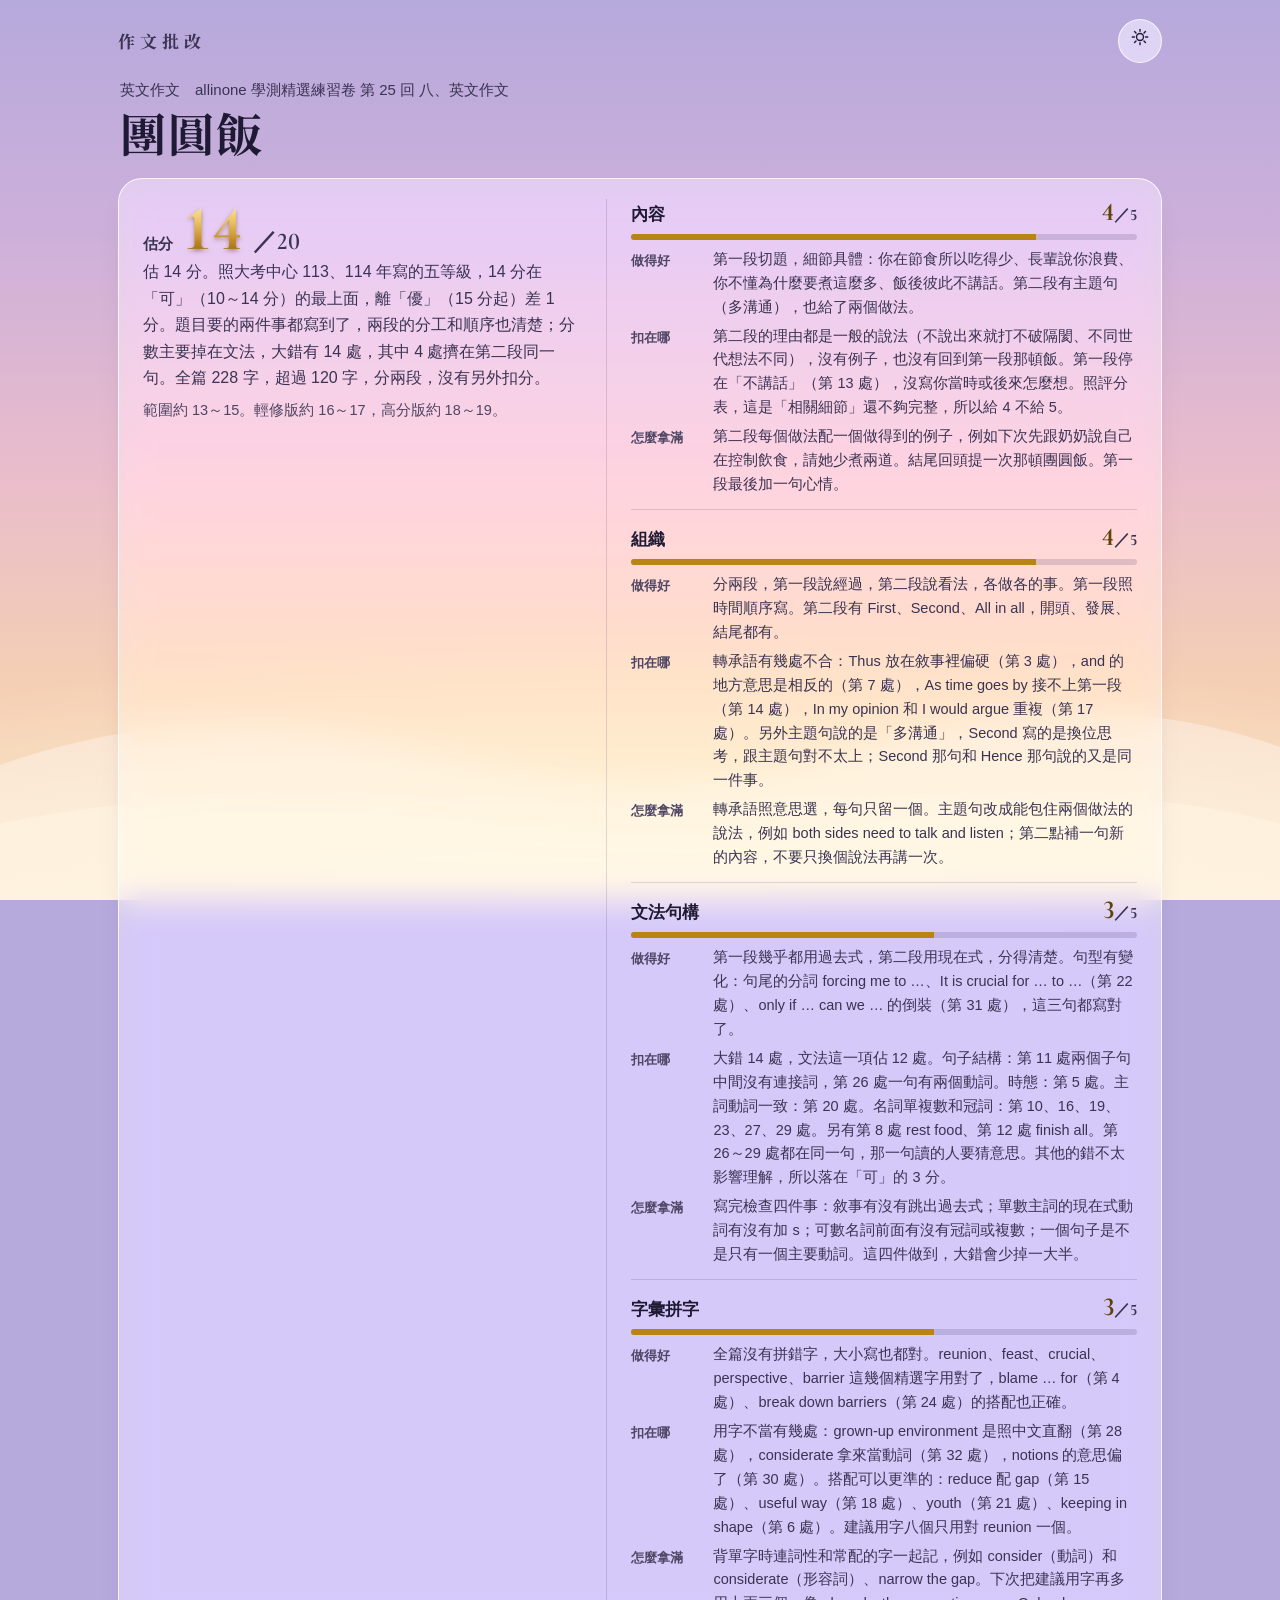
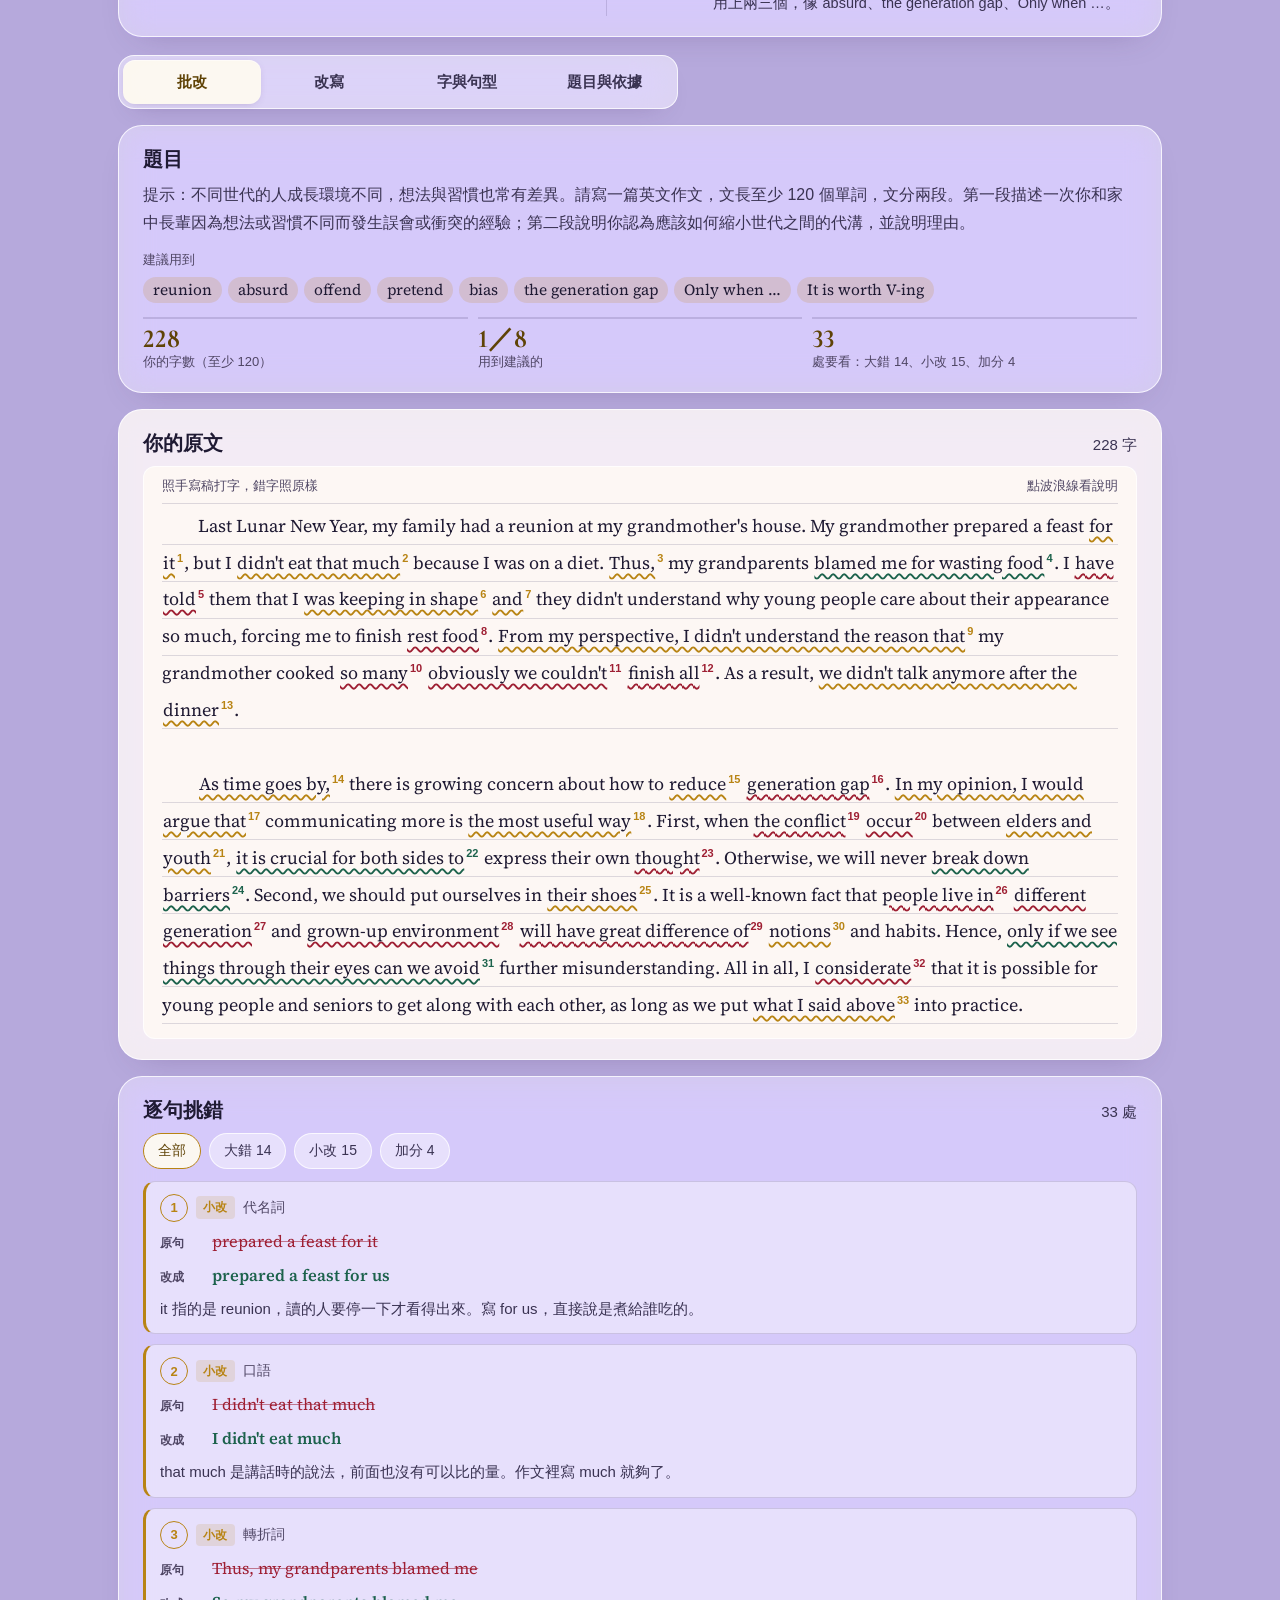
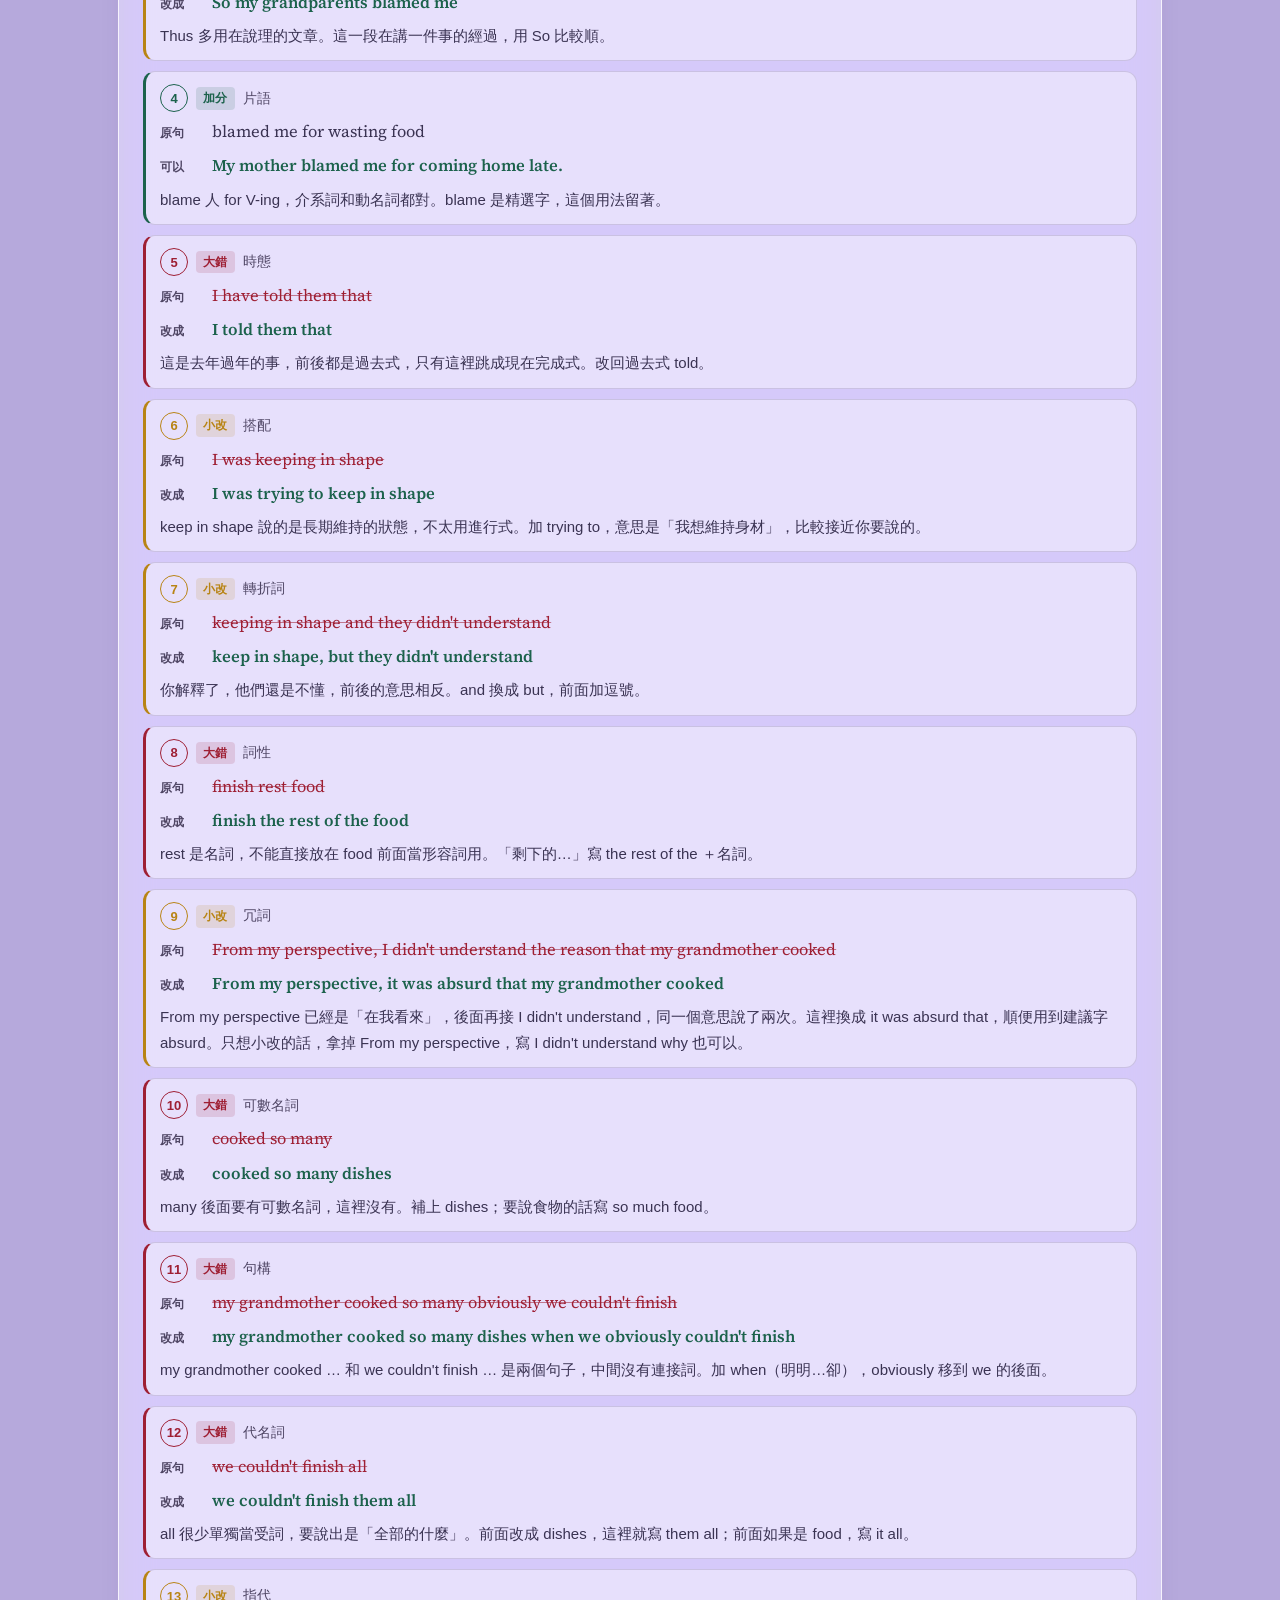
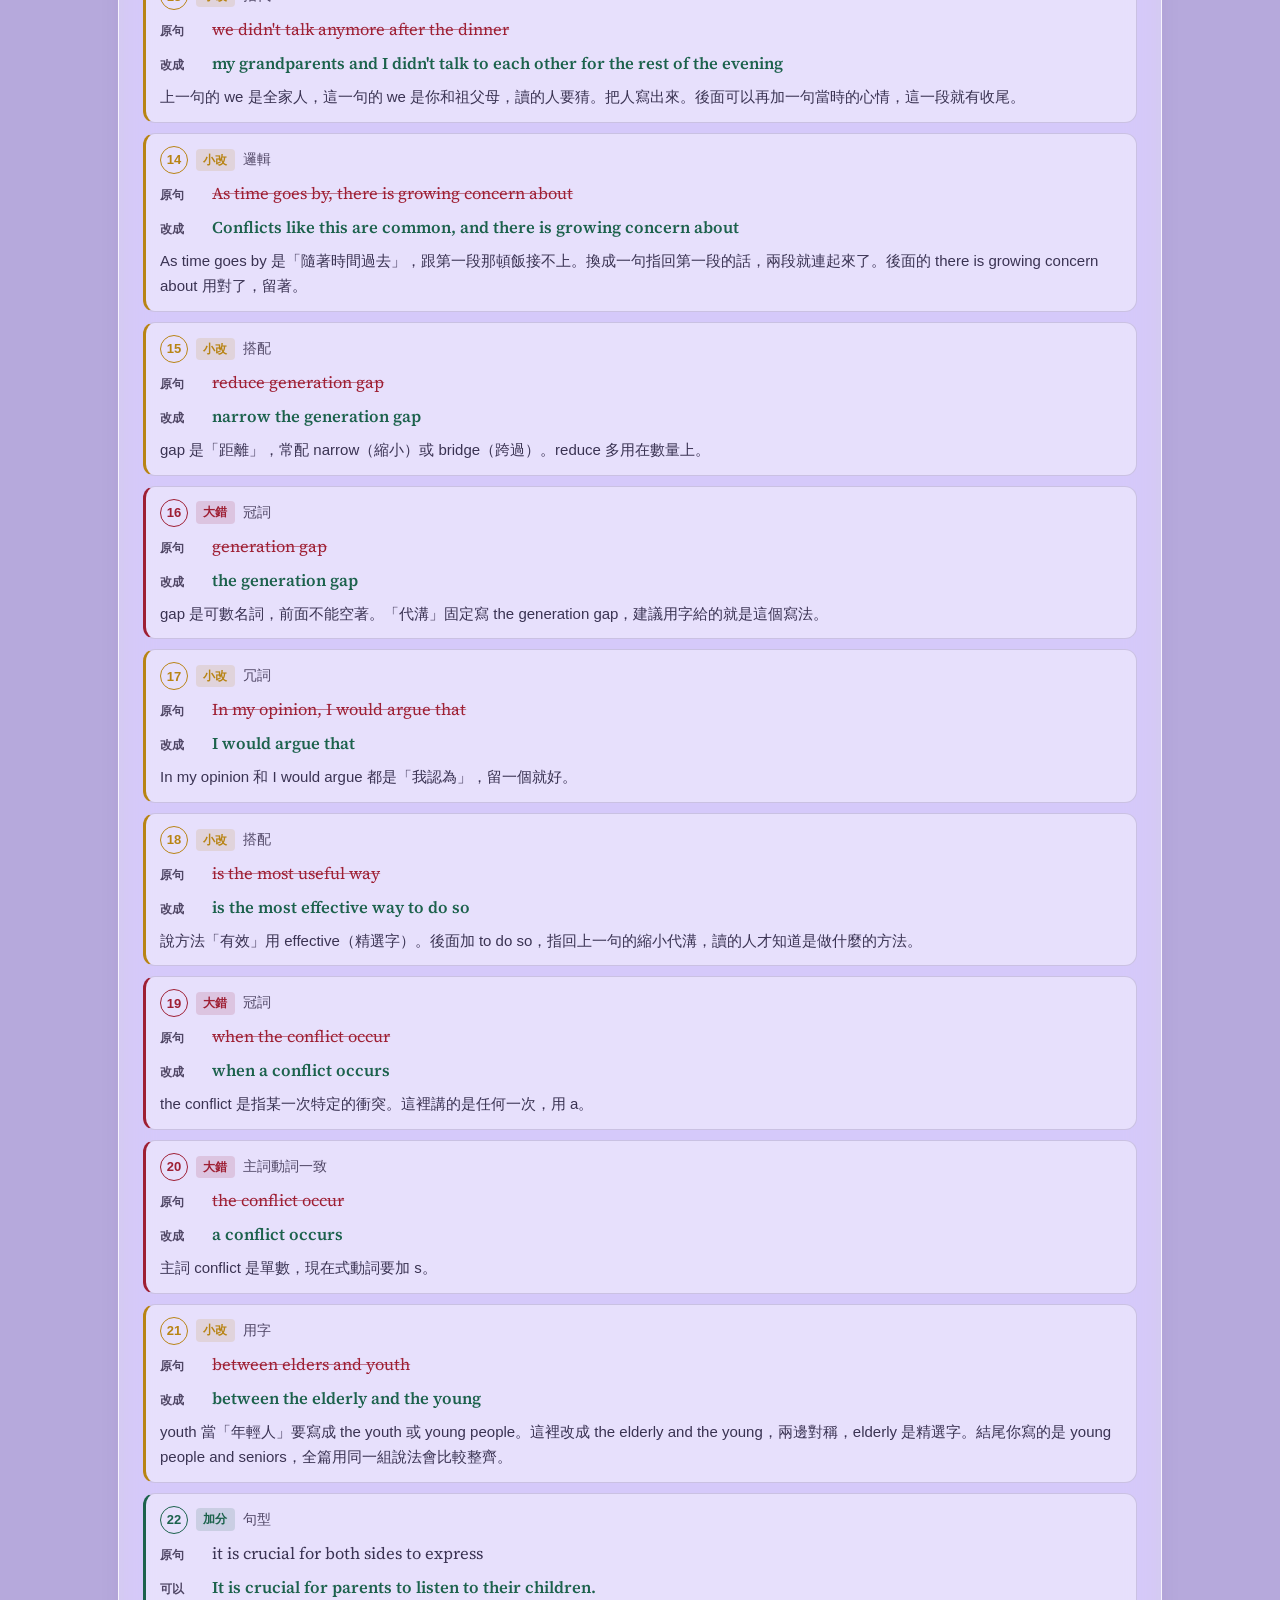
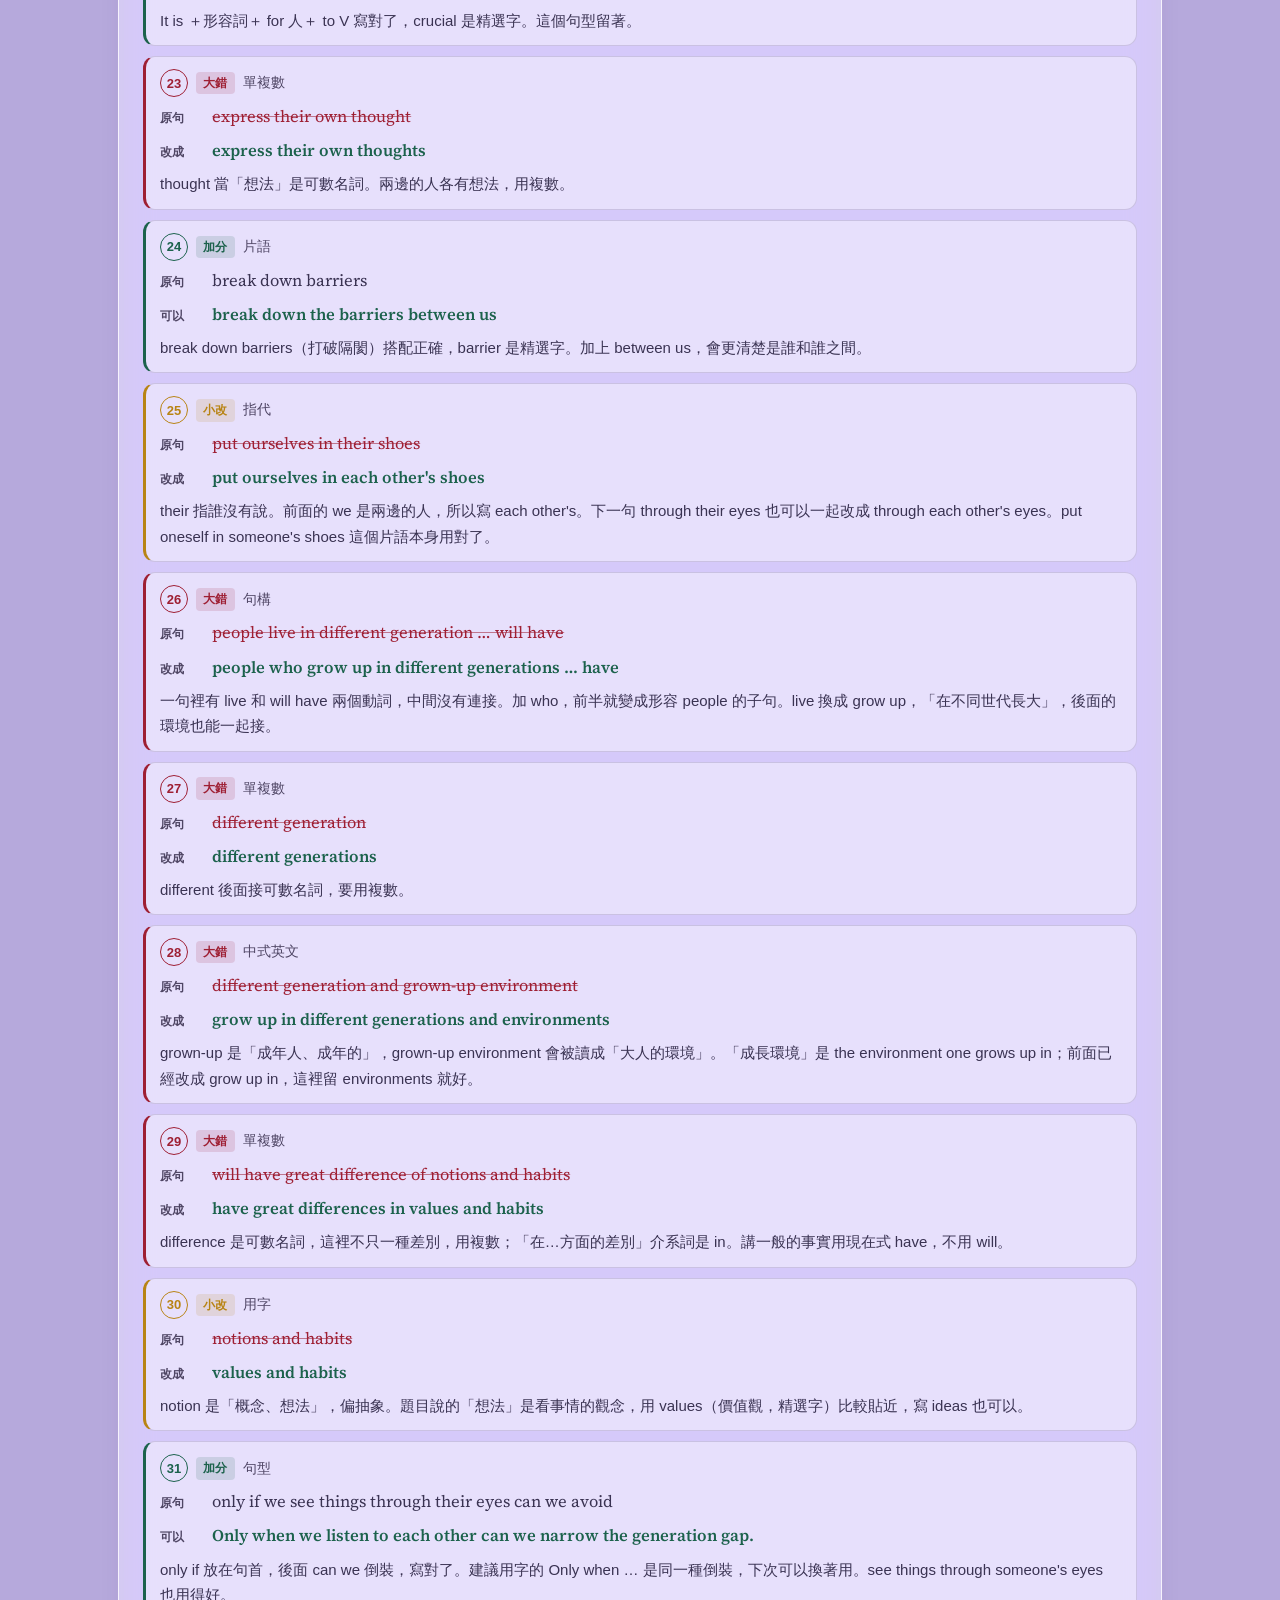
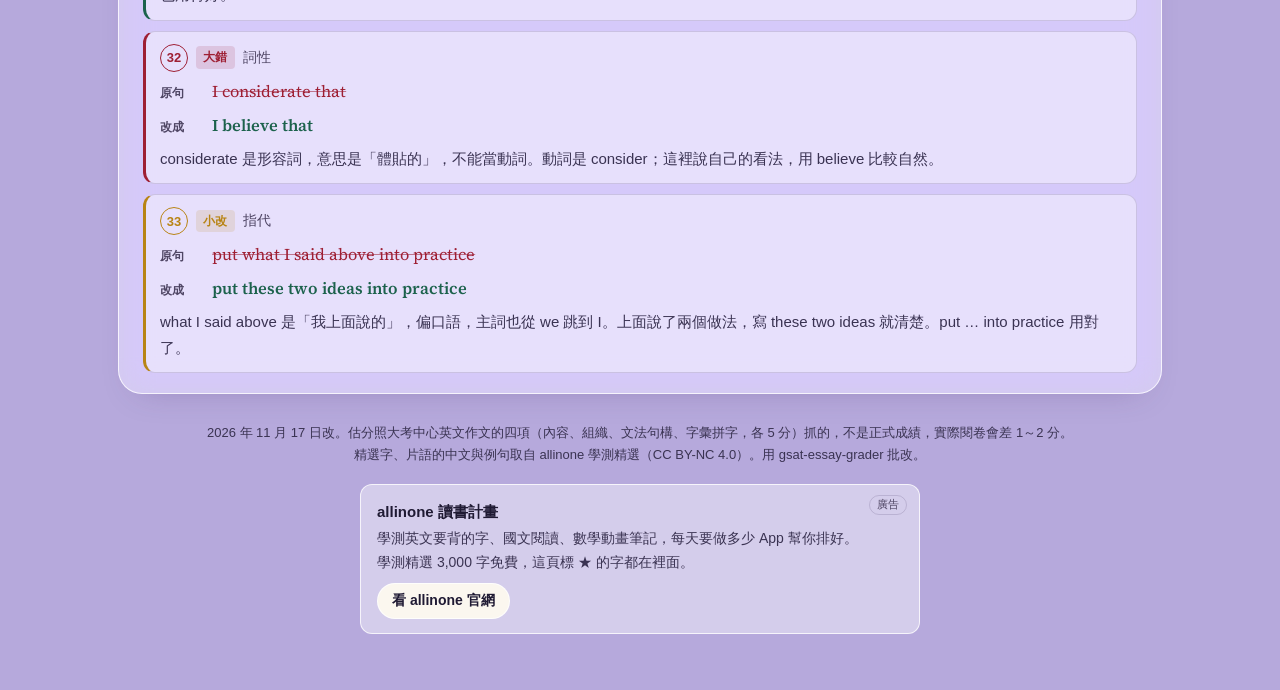
==== commit dce02c16: "網頁一定要跟範例一樣：AGENTS.md 寫清楚只能用 build.py 產生（不能跑 Python 時拿範例頁當模板），加 GEMINI.md；批改頁最後面加 allinone 小廣告（0.2.1）" ====
--- a/examples/site/01-reunion.html
+++ b/examples/site/01-reunion.html
@@ -411,6 +411,13 @@
 .tablewrap { overflow-x: auto; -webkit-overflow-scrolling: touch; }
 
 footer.foot { text-align: center; font-size: 13px; color: var(--ink2); padding: 28px var(--page) 0; line-height: 1.7; }
+/* 頁尾的 allinone 小廣告 */
+.promo { position: relative; max-width: 560px; margin: 18px auto 0; padding: 14px 16px 14px; border-radius: var(--r-card); background: var(--fill); border: 1px solid var(--rim); font-size: 14px; line-height: 1.7; color: var(--ink2); display: grid; gap: 8px; }
+.promo .promo-tag { position: absolute; top: 10px; right: 12px; font-size: 11px; color: var(--muted); border: 1px solid var(--line); border-radius: 999px; padding: 0 7px; line-height: 1.6; }
+.promo p { padding-right: 44px; }
+.promo b { display: block; color: var(--ink); font-size: 15px; margin-bottom: 2px; }
+.promo a { justify-self: start; display: inline-flex; align-items: center; min-height: 36px; padding: 0 14px; border-radius: 18px; background: var(--fill-on); border: 1px solid var(--rim); color: var(--ink); font-weight: 600; text-decoration: none; }
+@media print { .promo { display: none; } }
 
 /* ── 寬螢幕：眉批放到右邊欄 ── */
 @media (min-width: 940px) {
@@ -918,6 +925,7 @@
   <ul class="srcs"><li><a href="https://www.ceec.edu.tw/files/file_pool/1/0q054335046832331817/115%E5%AD%B8%E6%B8%AC%E8%8B%B1%E6%96%87%E8%80%83%E7%A7%91%E9%9D%9E%E9%81%B8%E6%93%87%E9%A1%8C%E5%8F%83%E8%80%83%E7%AD%94%E6%A1%88%E8%88%87%E8%A9%95%E5%88%86%E5%8E%9F%E5%89%87.pdf" target="_blank" rel="noopener noreferrer">大考中心：115學年度學科能力測驗英文考科非選擇題滿分參考答案與評分原則（PDF）</a><small>第 1 頁評分重點、第 2 頁評分原則與扣分、第 3 頁表一與 0 分條件（已下載，抽出文字逐字核對）</small></li><li><a href="https://www.ceec.edu.tw/xcepaper/cont?xsmsid=0J066588036013658199&amp;qperoid=0Q105359543716106563&amp;sid=0Q111569514236767793" target="_blank" rel="noopener noreferrer">大考中心選才電子報第 351 期：115學年度學科能力測驗非選擇題評分原則說明－【英文】（林秀慧，115-04-15 發布、115-04-29 更新）</a><small>英文作文「評分原則與說明」、表一、扣分規定、考生作答淺析；表一文字與上面 PDF 相同</small></li><li><a href="https://www.ceec.edu.tw/files/file_pool/1/0O211559263171214197/01_115%E5%AD%B8%E5%B9%B4%E5%BA%A6%E8%B5%B7%E9%81%A9%E7%94%A8%E5%AD%B8%E6%B8%AC%E8%8B%B1%E6%96%87%E8%80%83%E7%A7%91%E8%80%83%E8%A9%A6%E8%AA%AA%E6%98%8E.pdf" target="_blank" rel="noopener noreferrer">大考中心：學科能力測驗英文考科考試說明（115 學年度起適用，中華民國 113 年 7 月，PDF）</a><small>「二、英文作文」的測驗目標、作答說明，以及附 5-4、3、2-1、0 分的分項式評分標準（印頁碼約 25 至 26 頁，已下載）</small></li><li><a href="https://www.ceec.edu.tw/files/file_pool/1/0p055378620142741052/03-114%E5%AD%B8%E6%B8%AC%E8%8B%B1%E6%96%87%E8%80%83%E7%A7%91%E9%9D%9E%E9%81%B8%E6%93%87%E9%A1%8C%E5%8F%83%E8%80%83%E7%AD%94%E6%A1%88%E8%88%87%E8%A9%95%E5%88%86%E5%8E%9F%E5%89%87.pdf" target="_blank" rel="noopener noreferrer">大考中心：114學年度學科能力測驗英文考科非選擇題參考答案與評分原則（PDF）</a><small>第 2 至 3 頁：五等級（特優 19-20 至劣 0-4）與表一各格分數（已下載）</small></li></ul>
 </article></section>
 <footer class="foot">2026 年 11 月 17 日改。估分照大考中心英文作文的四項（內容、組織、文法句構、字彙拼字，各 5 分）抓的，不是正式成績，實際閱卷會差 1～2 分。<br>精選字、片語的中文與例句取自 allinone 學測精選（CC BY-NC 4.0）。用 gsat-essay-grader 批改。</footer>
+<aside class="promo" aria-label="廣告"><span class="promo-tag">廣告</span><p><b>allinone 讀書計畫</b>學測英文要背的字、國文閱讀、數學動畫筆記，每天要做多少 App 幫你排好。學測精選 3,000 字免費，這頁標 ★ 的字都在裡面。</p><a href="https://allinone-ai.lukevin202106.workers.dev/" target="_blank" rel="noopener">看 allinone 官網</a></aside>
 </div>
 </main>
 <script>
